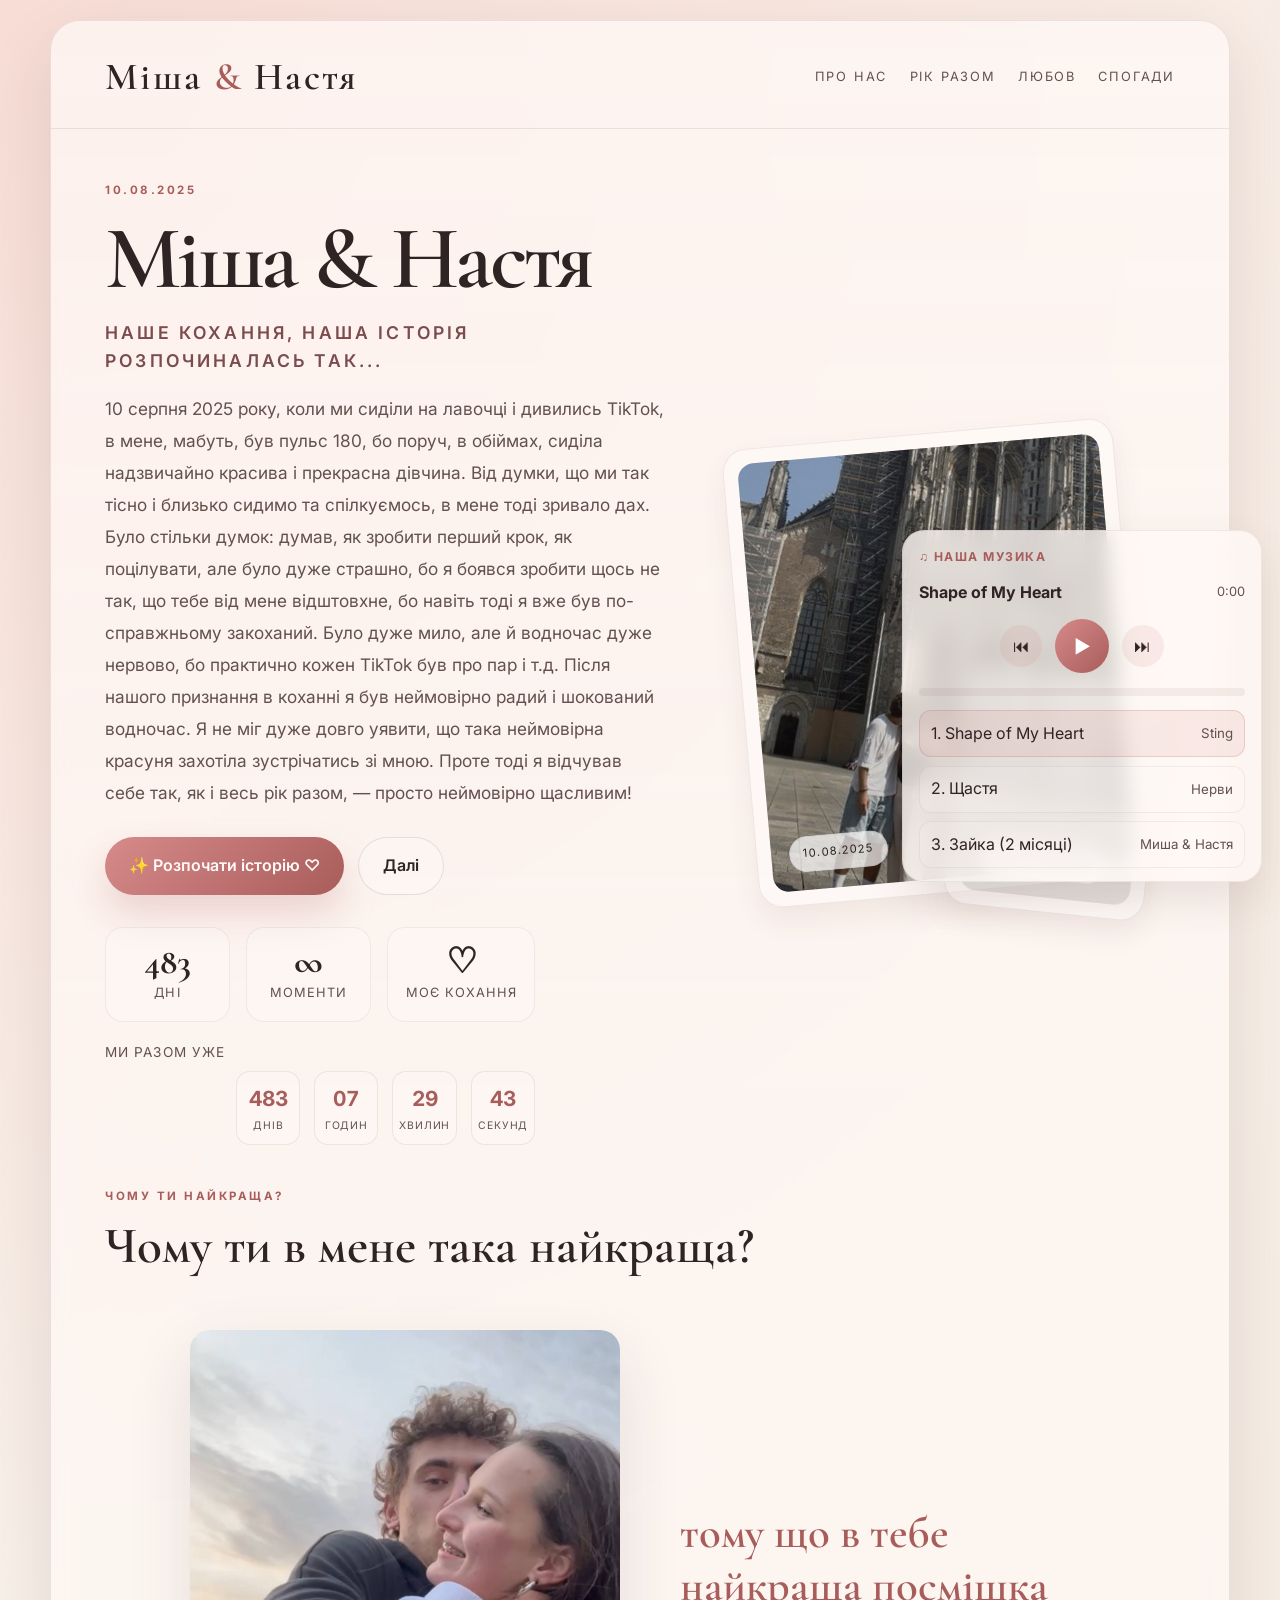
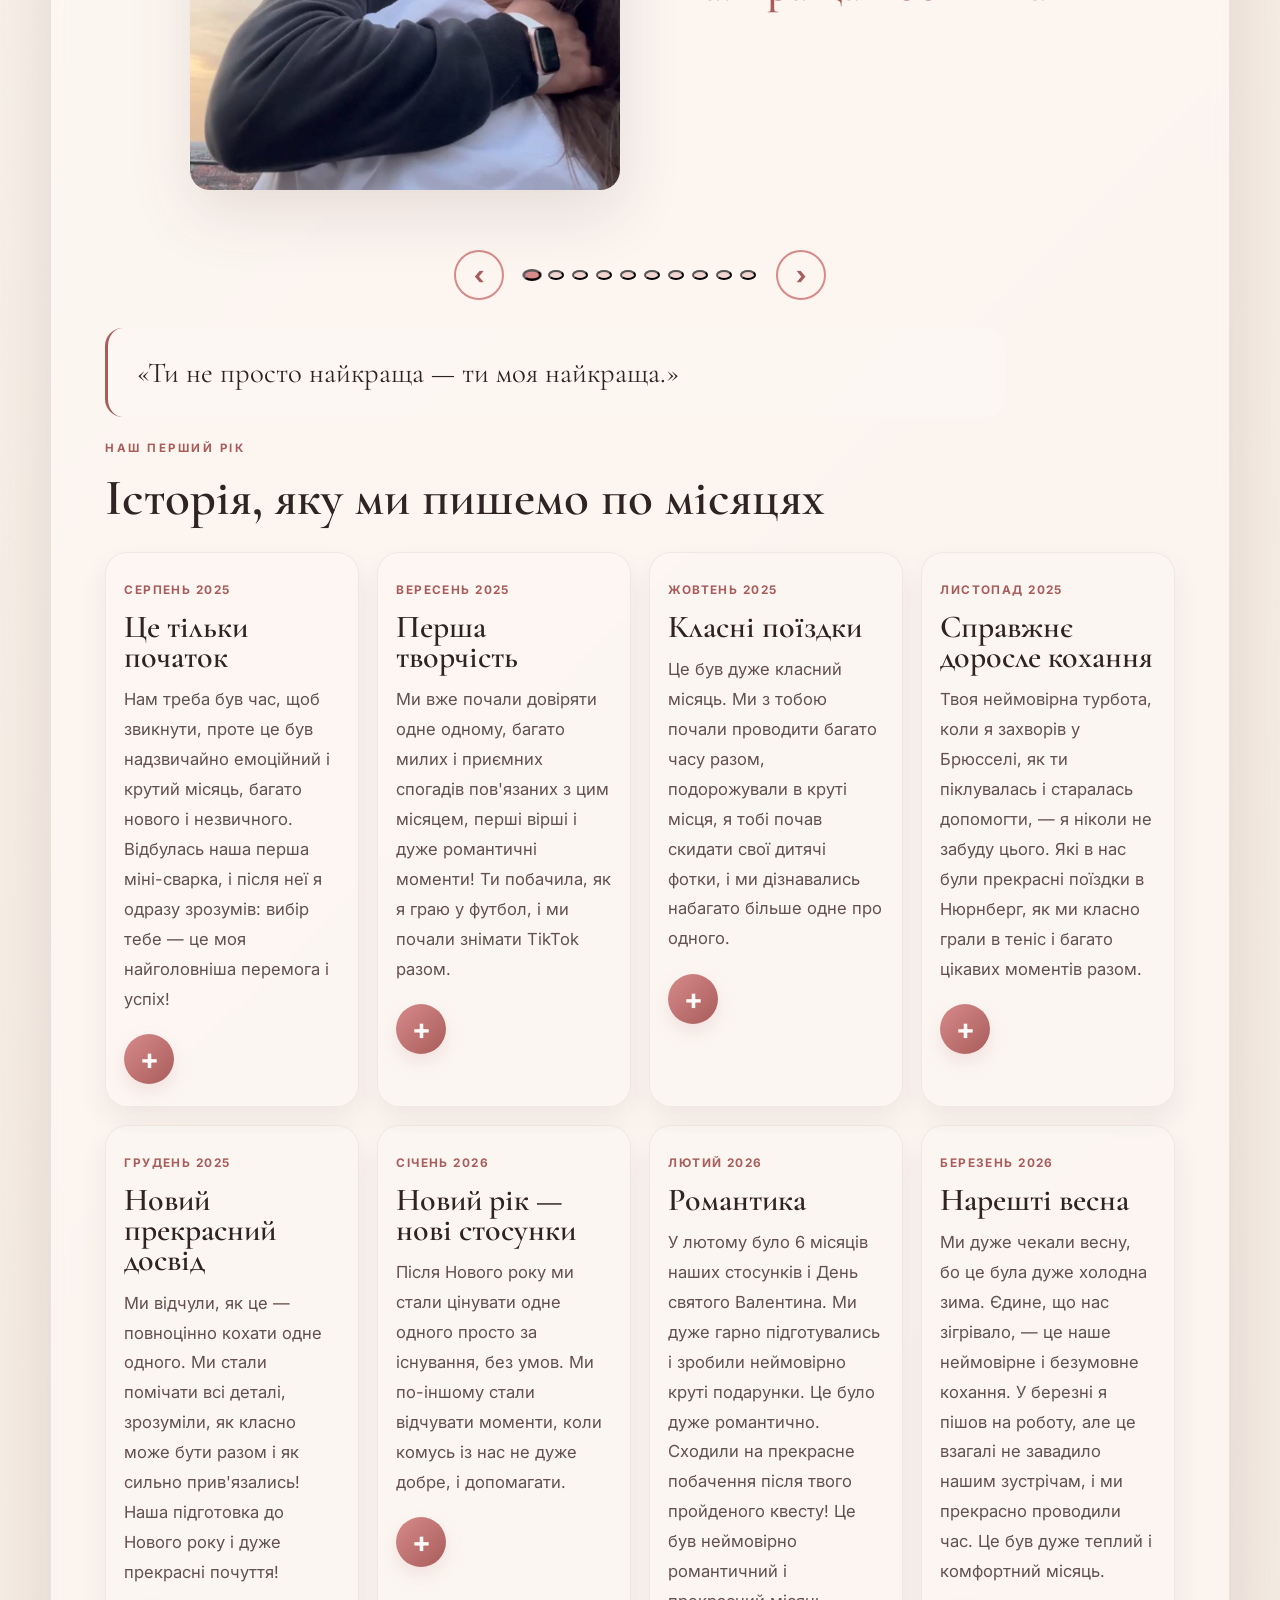
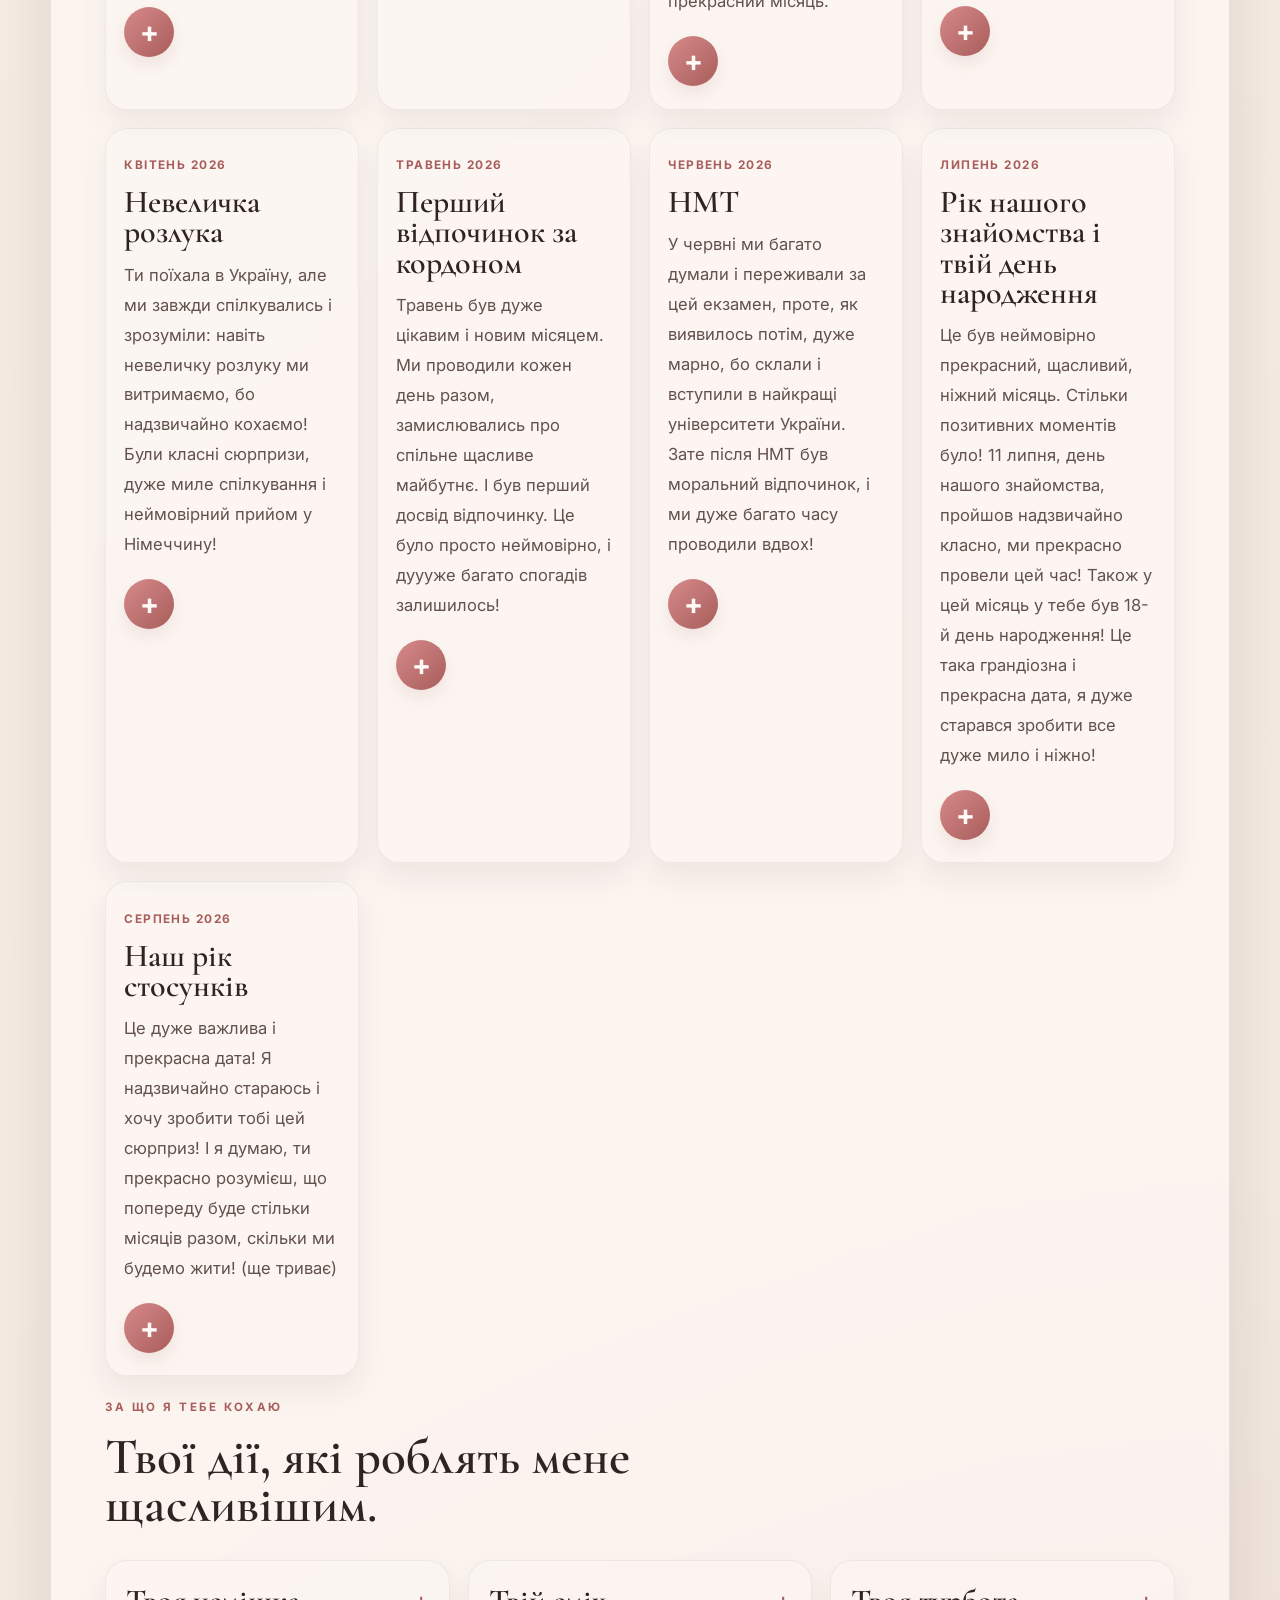
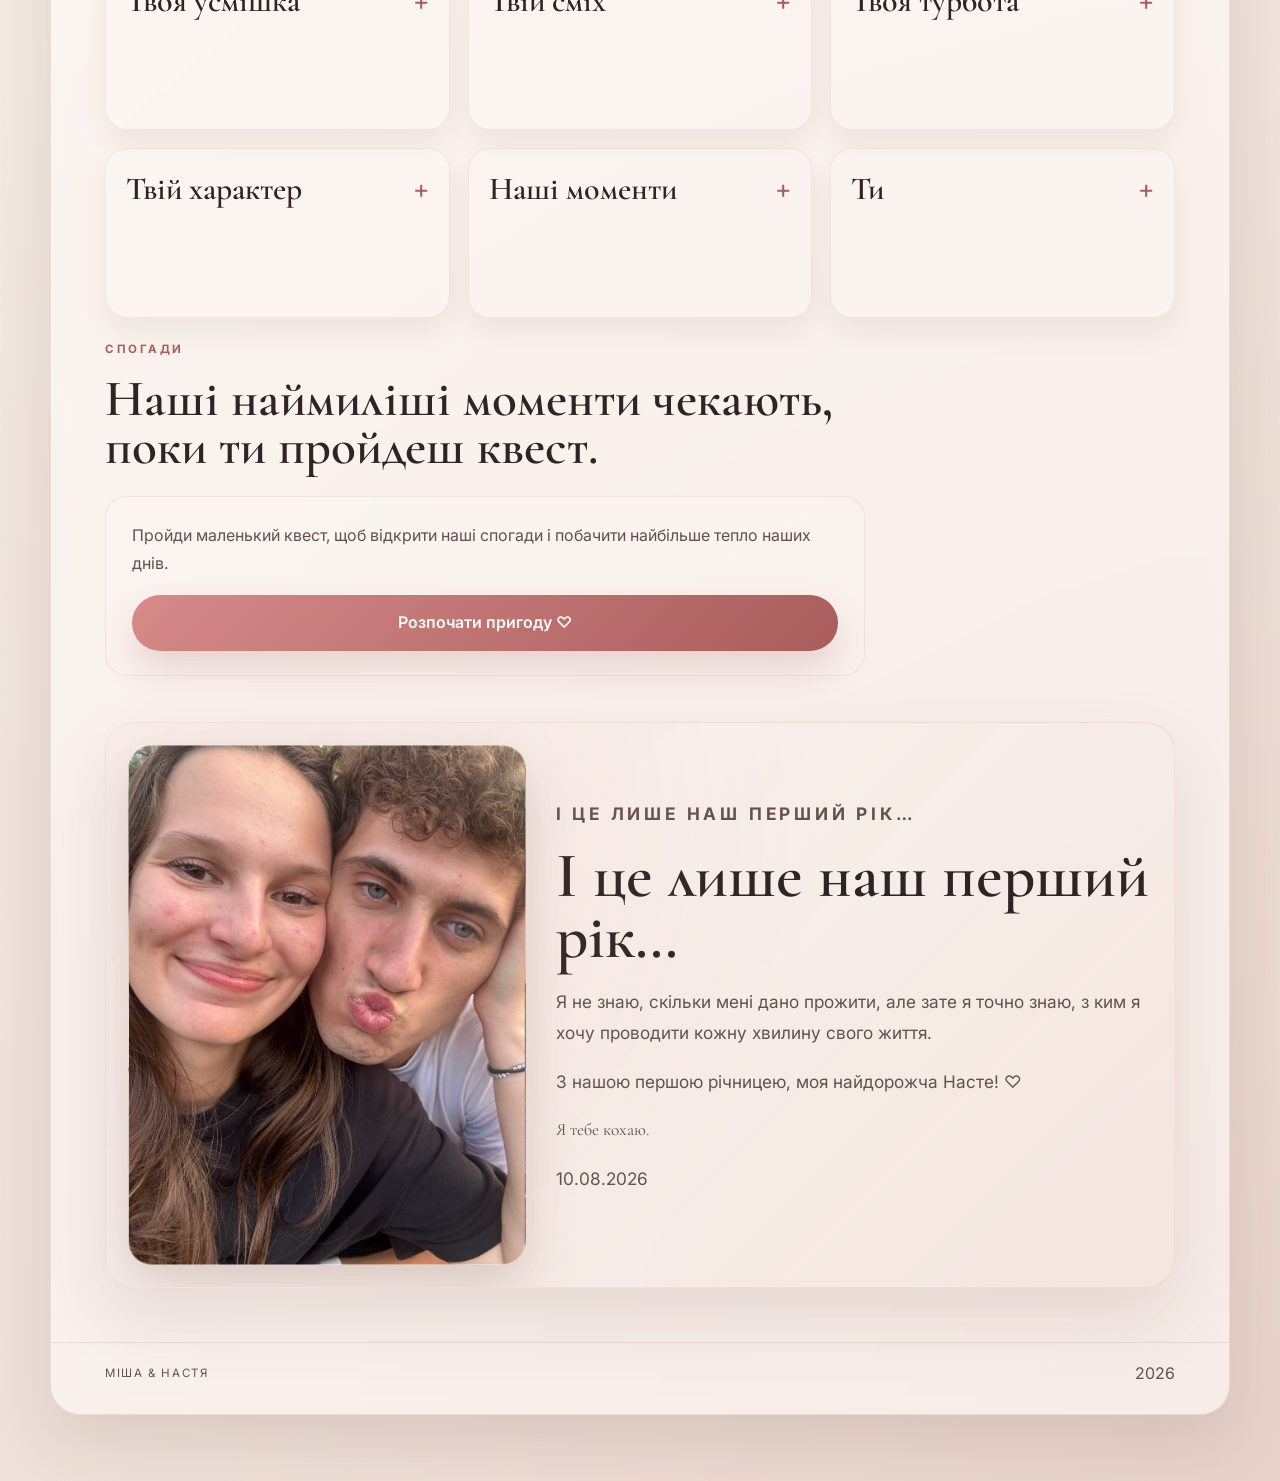
==== index.html @ 5d4e0cda "Fix mobile version" ====
<!DOCTYPE html>
<html lang="uk">
  <head>
    <meta charset="UTF-8" />
    <meta name="viewport" content="width=device-width, initial-scale=1.0" />
    <title>Міша і Настя | Перша річниця</title>
    <meta name="description" content="Романтичний сайт до першої річниці відносин Міші та Насті." />
    <link rel="preconnect" href="https://fonts.googleapis.com" />
    <link rel="preconnect" href="https://fonts.gstatic.com" crossorigin />
    <link href="https://fonts.googleapis.com/css2?family=Cormorant+Garamond:wght@400;500;600;700&family=Inter:wght@400;500;600;700&display=swap" rel="stylesheet" />
    <link rel="stylesheet" href="style.css" />
  </head>
  <body data-page="home" class="story-game">
    <div class="page-shell">
      <header class="topbar">
        <div class="brand">Міша <span>&</span> Настя</div>
        <nav aria-label="Головна навігація">
          <a href="#story">Про нас</a>
          <a href="#timeline">Рік разом</a>
          <a href="#reasons">Любов</a>
          <a href="memories.html">Спогади</a>
        </nav>
      </header>

      <main>
        <section class="hero">
          <div class="hero-copy reveal">
            <p class="intro-kicker">10.08.2025</p>
            <h1>Міша & Настя</h1>
            <div class="hero-date">Наше кохання, наша історія розпочиналась так...</div>
            <p class="lead">
              10 серпня 2025 року, коли ми сиділи на лавочці і дивились TikTok, в мене, мабуть, був пульс 180, бо поруч, в обіймах, сиділа надзвичайно красива і прекрасна дівчина. Від думки, що ми так тісно і близько сидимо та спілкуємось, в мене тоді зривало дах. Було стільки думок: думав, як зробити перший крок, як поцілувати, але було дуже страшно, бо я боявся зробити щось не так, що тебе від мене відштовхне, бо навіть тоді я вже був по-справжньому закоханий. Було дуже мило, але й водночас дуже нервово, бо практично кожен TikTok був про пар і т.д. Після нашого признання в коханні я був неймовірно радий і шокований водночас. Я не міг дуже довго уявити, що така неймовірна красуня захотіла зустрічатись зі мною. Проте тоді я відчував себе так, як і весь рік разом, — просто неймовірно щасливим!
            </p>

            <div class="hero-actions">
              <a class="primary-btn" href="map.html">✨ Розпочати історію ♡</a>
              <a class="secondary-btn" href="#story">Далі</a>
            </div>

            <div class="hero-stats" aria-label="Статистика любові">
              <div class="stat-box">
                <strong id="daysCounter">372</strong>
                <span>дні</span>
              </div>
              <div class="stat-box">
                <strong>∞</strong>
                <span>моменти</span>
              </div>
              <div class="stat-box">
                <strong>♡</strong>
                <span>моє кохання</span>
              </div>
            </div>

            <p class="live-counter-title">Ми разом уже</p>
            <div class="live-counter" aria-label="Живий лічильник часу разом">
              <div class="live-counter-unit">
                <span class="live-counter-value" id="liveDays">0</span>
                <span class="live-counter-label">днів</span>
              </div>
              <div class="live-counter-unit">
                <span class="live-counter-value" id="liveHours">00</span>
                <span class="live-counter-label">годин</span>
              </div>
              <div class="live-counter-unit">
                <span class="live-counter-value" id="liveMinutes">00</span>
                <span class="live-counter-label">хвилин</span>
              </div>
              <div class="live-counter-unit">
                <span class="live-counter-value" id="liveSeconds">00</span>
                <span class="live-counter-label">секунд</span>
              </div>
            </div>
          </div>

          <div class="gallery-visual reveal" aria-label="Фотоплівка спогадів">
            <div class="photo-frame photo-main">
              <div class="film-photo" style="background-image: url('images/1year.jpg');">
                <span class="photo-tag">10.08.2025</span>
              </div>
            </div>
            <div class="photo-frame photo-small">
              <div class="film-photo" style="background-image: url('images/1year 1.jpg');">
                <span class="photo-tag">Моє кохання</span>
              </div>
            </div>
          </div>
        </section>

        <section id="story" class="content-section reveal reasons-section">
          <p class="section-kicker">Чому ти найкраща?</p>
          <h2 class="section-headline">Чому ти в мене така найкраща?</h2>
          
          <div class="reasons-carousel">
            <article class="reason-slide" data-slide="0">
              <div class="reason-media">
                <img src="images/посмішка.jpg" alt="Найкраща посмішка" />
              </div>
              <div class="reason-text"><h3>тому що в тебе найкраща посмішка</h3></div>
            </article>

            <article class="reason-slide" data-slide="1">
              <div class="reason-media">
                <img src="images/найгарніша.jpg" alt="Найгарніша" />
              </div>
              <div class="reason-text"><h3>тому що ти найкрасивіша</h3></div>
            </article>

            <article class="reason-slide" data-slide="2">
              <div class="reason-media">
                <img src="images/фігура.jpg" alt="Найкраща фігура" />
              </div>
              <div class="reason-text"><h3>тому що в тебе найкраща в світі фігура</h3></div>
            </article>

            <article class="reason-slide" data-slide="3">
              <div class="reason-media">
                <img src="images/найпрекрасніша.jpg" alt="Найпрекрасніша" />
              </div>
              <div class="reason-text"><h3>тому що ти найпрекрасніша</h3></div>
            </article>

            <article class="reason-slide" data-slide="4">
              <div class="reason-media">
                <img src="images/найулюбленіша.jpg" alt="Найулюбленіша" />
              </div>
              <div class="reason-text"><h3>тому що ти найулюбленіша</h3></div>
            </article>

            <article class="reason-slide" data-slide="5">
              <div class="reason-media">
                <img src="images/наймиліша.jpg" alt="Наймиліша" />
              </div>
              <div class="reason-text"><h3>тому що ти наймиліша</h3></div>
            </article>

            <article class="reason-slide" data-slide="6">
              <div class="reason-media">
                <img src="images/характер.jpg" alt="Найкращий характер" />
              </div>
              <div class="reason-text"><h3>тому що в тебе найкращий в світі характер</h3></div>
            </article>

            <article class="reason-slide" data-slide="7">
              <div class="reason-media">
                <img src="images/найсексуальніша.jpg" alt="Найсексуальніша" />
              </div>
              <div class="reason-text"><h3>тому що ти найсексуальніша</h3></div>
            </article>

            <article class="reason-slide" data-slide="8">
              <div class="reason-media">
                <img src="images/нарідніша.jpg" alt="Найрідніша" />
              </div>
              <div class="reason-text"><h3>тому що ти найрідніша</h3></div>
            </article>

            <article class="reason-slide" data-slide="9">
              <div class="reason-media">
                <img src="images/ідеальна.jpg" alt="Моя ідеальна" />
              </div>
              <div class="reason-text"><h3>тому що ти просто ідеальна моя</h3></div>
            </article>
          </div>

          <div class="carousel-controls">
            <button class="carousel-btn carousel-prev" aria-label="Попередня причина">‹</button>
            <div class="carousel-dots" id="carouselDots"></div>
            <button class="carousel-btn carousel-next" aria-label="Наступна причина">›</button>
          </div>

          <div class="quote-box">«Ти не просто найкраща — ти моя найкраща.»</div>
        </section>

        <section id="timeline" class="content-section reveal">
          <p class="section-kicker">Наш перший рік</p>
          <h2 class="section-headline">Історія, яку ми пишемо по місяцях</h2>
          <div class="timeline-grid">
            <article class="timeline-item august-item" data-month="august-2025">
              <span class="month">Серпень 2025</span>
              <h3>Це тільки початок</h3>
              <p>Нам треба був час, щоб звикнути, проте це був надзвичайно емоційний і крутий місяць, багато нового і незвичного. Відбулась наша перша міні-сварка, і після неї я одразу зрозумів: вибір тебе — це моя найголовніша перемога і успіх!</p>
              
              <button class="moments-toggle-btn" id="augustToggleBtn" type="button" aria-label="Показати моменти серпня">
                <span class="btn-text">+</span>
              </button>
              
              <div class="moments-gallery" id="augustGallery" style="display: none;">
                <p class="moments-caption">Наші моменти з цього місяця ♡</p>
                <div class="video-grid" id="augustVideoGrid"></div>
                <p class="moments-ending">І це був лише початок… ♡</p>
              </div>
            </article>
            <article class="timeline-item" data-month="september">
              <span class="month">Вересень 2025</span>
              <h3>Перша творчість</h3>
              <p>Ми вже почали довіряти одне одному, багато милих і приємних спогадів пов'язаних з цим місяцем, перші вірші і дуже романтичні моменти! Ти побачила, як я граю у футбол, і ми почали знімати TikTok разом.</p>
            </article>
            <article class="timeline-item" data-month="october">
              <span class="month">Жовтень 2025</span>
              <h3>Класні поїздки</h3>
              <p>Це був дуже класний місяць. Ми з тобою почали проводити багато часу разом, подорожували в круті місця, я тобі почав скидати свої дитячі фотки, і ми дізнавались набагато більше одне про одного.</p>
            </article>
            <article class="timeline-item" data-month="november">
              <span class="month">Листопад 2025</span>
              <h3>Справжнє доросле кохання</h3>
              <p>Твоя неймовірна турбота, коли я захворів у Брюсселі, як ти піклувалась і старалась допомогти, — я ніколи не забуду цього. Які в нас були прекрасні поїздки в Нюрнберг, як ми класно грали в теніс і багато цікавих моментів разом.</p>
            </article>
            <article class="timeline-item" data-month="december">
              <span class="month">Грудень 2025</span>
              <h3>Новий прекрасний досвід</h3>
              <p>Ми відчули, як це — повноцінно кохати одне одного. Ми стали помічати всі деталі, зрозуміли, як класно може бути разом і як сильно прив'язались! Наша підготовка до Нового року і дуже прекрасні почуття!</p>
            </article>
            <article class="timeline-item" data-month="january">
              <span class="month">Січень 2026</span>
              <h3>Новий рік — нові стосунки</h3>
              <p>Після Нового року ми стали цінувати одне одного просто за існування, без умов. Ми по-іншому стали відчувати моменти, коли комусь із нас не дуже добре, і допомагати.</p>
            </article>
            <article class="timeline-item" data-month="february">
              <span class="month">Лютий 2026</span>
              <h3>Романтика</h3>
              <p>У лютому було 6 місяців наших стосунків і День святого Валентина. Ми дуже гарно підготувались і зробили неймовірно круті подарунки. Це було дуже романтично. Сходили на прекрасне побачення після твого пройденого квесту! Це був неймовірно романтичний і прекрасний місяць.</p>
            </article>
            <article class="timeline-item" data-month="march">
              <span class="month">Березень 2026</span>
              <h3>Нарешті весна</h3>
              <p>Ми дуже чекали весну, бо це була дуже холодна зима. Єдине, що нас зігрівало, — це наше неймовірне і безумовне кохання. У березні я пішов на роботу, але це взагалі не завадило нашим зустрічам, і ми прекрасно проводили час. Це був дуже теплий і комфортний місяць.</p>
            </article>
            <article class="timeline-item" data-month="april">
              <span class="month">Квітень 2026</span>
              <h3>Невеличка розлука</h3>
              <p>Ти поїхала в Україну, але ми завжди спілкувались і зрозуміли: навіть невеличку розлуку ми витримаємо, бо надзвичайно кохаємо! Були класні сюрпризи, дуже миле спілкування і неймовірний прийом у Німеччину!</p>
            </article>
            <article class="timeline-item" data-month="may">
              <span class="month">Травень 2026</span>
              <h3>Перший відпочинок за кордоном</h3>
              <p>Травень був дуже цікавим і новим місяцем. Ми проводили кожен день разом, замислювались про спільне щасливе майбутнє. І був перший досвід відпочинку. Це було просто неймовірно, і дуууже багато спогадів залишилось!</p>
            </article>
            <article class="timeline-item" data-month="june">
              <span class="month">Червень 2026</span>
              <h3>НМТ</h3>
              <p>У червні ми багато думали і переживали за цей екзамен, проте, як виявилось потім, дуже марно, бо склали і вступили в найкращі університети України. Зате після НМТ був моральний відпочинок, і ми дуже багато часу проводили вдвох!</p>
            </article>
            <article class="timeline-item" data-month="july">
              <span class="month">Липень 2026</span>
              <h3>Рік нашого знайомства і твій день народження</h3>
              <p>Це був неймовірно прекрасний, щасливий, ніжний місяць. Стільки позитивних моментів було! 11 липня, день нашого знайомства, пройшов надзвичайно класно, ми прекрасно провели цей час! Також у цей місяць у тебе був 18-й день народження! Це така грандіозна і прекрасна дата, я дуже старався зробити все дуже мило і ніжно!</p>
            </article>
            <article class="timeline-item" data-month="august-2026">
              <span class="month">Серпень 2026</span>
              <h3>Наш рік стосунків</h3>
              <p>Це дуже важлива і прекрасна дата! Я надзвичайно стараюсь і хочу зробити тобі цей сюрприз! І я думаю, ти прекрасно розумієш, що попереду буде стільки місяців разом, скільки ми будемо жити! (ще триває)</p>
            </article>
          </div>
        </section>

        <section id="reasons" class="content-section reveal">
          <p class="section-kicker">За що я тебе кохаю</p>
          <h2 class="section-headline">Твої дії, які роблять мене щасливішим.</h2>
          <div class="love-reasons">
            <article class="reason-card">
              <div class="reason-title">
                <h3>Твоя усмішка</h3>
                <span class="plus">+</span>
              </div>
              <div class="reason-detail">
                <p>Настя, du hast ein wunderschönes Lächeln. Я завжди це цінував і милувався нею!</p>
              </div>
            </article>
            <article class="reason-card">
              <div class="reason-title">
                <h3>Твій сміх</h3>
                <span class="plus">+</span>
              </div>
              <div class="reason-detail">
                <p>У тебе неперевершений голос, який я обожнюю і готовий слухати постійно, а твій сміх — це взагалі один із найприємніших звуків у всьому світі! А ще в тебе неймовірно класне почуття гумору.</p>
              </div>
            </article>
            <article class="reason-card">
              <div class="reason-title">
                <h3>Твоя турбота</h3>
                <span class="plus">+</span>
              </div>
              <div class="reason-detail">
                <p>Я безмежно тобі вдячний за всю твою турботу. Коли я хворію, ти завжди стараєшся зробити все можливе, щоб я був здоровий. Коли я голодний, ти завжди знаходиш час і готуєш мені щось смачненьке. Коли в мене поганий настрій або я втомлений, ти постійно мені допомагаєш.</p>
              </div>
            </article>
            <article class="reason-card">
              <div class="reason-title">
                <h3>Твій характер</h3>
                <span class="plus">+</span>
              </div>
              <div class="reason-detail">
                <p>У тебе дійсно дуже доросле бачення світу: ти все розумієш сама, не сподіваєшся на диво, а береш і робиш. Ти дуже відповідальна та морально стійка.</p>
              </div>
            </article>
            <article class="reason-card">
              <div class="reason-title">
                <h3>Наші моменти</h3>
                <span class="plus">+</span>
              </div>
              <div class="reason-detail">
                <p>У нас із тобою їх просто безліч. Усі вони такі позитивні й приємні, що хочеться дякувати всьому світу за таку прекрасну кохану, за таку неймовірну красуню! Усі ці моменти назавжди залишаться в наших серцях, і в старості ми обов’язково будемо згадувати їх усі.</p>
              </div>
            </article>
            <article class="reason-card">
              <div class="reason-title">
                <h3>Ти</h3>
                <span class="plus">+</span>
              </div>
              <div class="reason-detail">
                <p>І, звичайно, найважливіша для мене — це ти. Усі ці фактори важливі, але без тебе це ніколи в житті не функціонувало б. Ти для мене ідеальна. І як же мені віддячити Всесвіту за тебе? Напевно, я все життя віддаватиму на благодійність великий відсоток свого заробітку, і навіть це ніколи в житті не покриє того, що я отримав завдяки тобі!</p>
              </div>
            </article>
          </div>
        </section>

        <section class="content-section reveal">
          <p class="section-kicker">Спогади</p>
          <h2 class="section-headline">Наші наймиліші моменти чекають, поки ти пройдеш квест.</h2>
          <div class="memory-lock" style="margin-top: 24px; max-width: 760px;">
            <p>Пройди маленький квест, щоб відкрити наші спогади і побачити найбільше тепло наших днів.</p>
            <a class="primary-btn" href="game.html">Розпочати пригоду ♡</a>
          </div>
        </section>
      </main>

      <section class="final-hero reveal">
        <div class="final-banner">
          <div class="final-photo" style="background-image: url('images/наймиліша.jpg');" aria-label="Наймиліша фотографія"></div>
          <div class="final-copy">
            <p class="section-kicker">І це лише наш перший рік…</p>
            <h2>І це лише наш перший рік…</h2>
            <p>Я не знаю, скільки мені дано прожити, але зате я точно знаю, з ким я хочу проводити кожну хвилину свого життя.</p>
            <p>З нашою першою річницею, моя найдорожча Насте! ♡</p>
            <p class="signature">Я тебе кохаю.</p>
            <p>10.08.2026</p>
          </div>
        </div>
      </section>

      <footer class="footer">
        <p>Міша & Настя</p>
        <span id="currentYear">2026</span>
      </footer>
    </div>

    <div class="music-player" id="musicPlayer">
      <div class="music-header">
        <span>♫ Наша музика</span>
      </div>
      <div class="current-track">
        <strong id="trackTitle">Наша любов</strong>
        <span id="timeLabel">0:00</span>
      </div>
      <div class="player-controls">
        <button type="button" class="mini-btn" id="prevBtn" aria-label="Попередня пісня">⏮</button>
        <button type="button" class="play-btn" id="playPauseBtn" aria-label="Відтворити">▶</button>
        <button type="button" class="mini-btn" id="nextBtn" aria-label="Наступна пісня">⏭</button>
      </div>
      <div class="progress-wrap">
        <div class="progress-bar"><span id="progress"></span></div>
      </div>
      <div class="track-list" id="trackList"></div>
      <audio id="audioPlayer" preload="none"></audio>
    </div>

    <div class="video-modal" id="videoModal" aria-modal="true" role="dialog">
      <div class="video-modal-inner">
        <button class="video-modal-close" type="button" aria-label="Закрити">×</button>
        <div class="video-container">
          <video id="modalVideo" controls>
            <source src="" type="video/mp4" />
            Ваш браузер не підтримує відео.
          </video>
        </div>
      </div>
    </div>

    <div class="photo-modal" id="photoModal" aria-modal="true" role="dialog">
      <div class="photo-modal-inner">
        <button class="photo-modal-close" type="button" aria-label="Закрити">×</button>
        <img id="modalPhoto" src="" alt="Велике фото зі спогадів" />
      </div>
    </div>

    <script src="content.js"></script>
    <script src="app.js"></script>
    <script src="script.js"></script>
    <script src="music.js"></script>
  </body>
</html>
---- style.css ----
:root {
  --bg: #f7f3ee;
  --panel: rgba(255, 250, 246, 0.75);
  --panel-strong: rgba(255, 250, 247, 0.95);
  --card: rgba(255, 255, 255, 0.45);
  --cream: #f8eadb;
  --blush: #f0d4c7;
  --rose: #d68a8a;
  --rose-dark: #a85d5b;
  --wine: #7a4c4d;
  --sand: #e7cfb6;
  --text: #2f2423;
  --muted: #63514d;
  --line: rgba(98, 72, 66, 0.12);
  --shadow: 0 24px 65px rgba(75, 45, 40, 0.12);
  --shadow-soft: 0 14px 28px rgba(99, 68, 56, 0.08);
}

* { box-sizing: border-box; }
html { scroll-behavior: smooth; }
body {
  margin: 0;
  min-height: 100vh;
  font-family: "Inter", sans-serif;
  background:
    radial-gradient(circle at top left, rgba(245, 205, 196, 0.6), transparent 25%),
    radial-gradient(circle at bottom right, rgba(214, 175, 167, 0.38), transparent 30%),
    linear-gradient(135deg, #faf4ef 0%, #f5ece3 40%, #f1e8e1 100%);
  color: var(--text);
  line-height: 1.6;
}

a { color: inherit; }
img { max-width: 100%; display: block; }
button, input, select { font: inherit; }

body::before {
  content: "";
  position: fixed;
  inset: 0;
  pointer-events: none;
  background-image:
    linear-gradient(rgba(255,255,255,0.08) 1px, transparent 1px),
    linear-gradient(90deg, rgba(255,255,255,0.08) 1px, transparent 1px);
  background-size: 20px 20px;
  mask-image: radial-gradient(circle at center, black 35%, transparent 100%);
  opacity: 0.45;
}

.page-shell {
  width: min(1180px, calc(100% - 30px));
  margin: 20px auto 66px;
  border-radius: 30px;
  background: rgba(255, 249, 246, 0.65);
  border: 1px solid rgba(110, 87, 80, 0.12);
  box-shadow: var(--shadow);
  position: relative;
  overflow: hidden;
  backdrop-filter: blur(8px);
}

.page-shell::before {
  content: "";
  position: absolute;
  inset: 0;
  background: linear-gradient(180deg, rgba(255,255,255,0.12), transparent 18%);
  pointer-events: none;
}

.topbar, .page-shell > section, .footer, .story-hero {
  position: relative;
  z-index: 1;
}

.topbar {
  display: flex;
  justify-content: space-between;
  align-items: center;
  gap: 20px;
  padding: 26px 54px 20px;
  border-bottom: 1px solid var(--line);
}

.brand {
  font-family: "Cormorant Garamond", serif;
  font-size: clamp(2.1rem, 3vw, 3rem);
  letter-spacing: 0.06em;
  font-weight: 600;
}

.brand span { color: var(--rose-dark); }

.topbar nav {
  display: flex;
  align-items: center;
  gap: 1.4rem;
  flex-wrap: wrap;
}

.topbar nav a {
  text-decoration: none;
  color: var(--muted);
  font-size: 0.8rem;
  text-transform: uppercase;
  letter-spacing: 0.14em;
  transition: color 0.25s ease;
}

.topbar nav a:hover { color: var(--rose-dark); }

.hero {
  display: grid;
  grid-template-columns: 1.08fr 0.92fr;
  gap: 30px;
  align-items: center;
  padding: 52px 54px 32px;
}

.hero-copy {
  max-width: 610px;
}

.intro-kicker, .section-kicker {
  margin: 0 0 16px;
  text-transform: uppercase;
  letter-spacing: 0.22em;
  font-size: 0.72rem;
  color: var(--rose-dark);
  font-weight: 700;
}

h1, h2, h3, .headline {
  font-family: "Cormorant Garamond", serif;
  line-height: 0.95;
  font-weight: 600;
  margin: 0;
  color: var(--text);
}

.hero h1 {
  font-size: clamp(3.3rem, 7vw, 6.2rem);
  letter-spacing: -0.04em;
}

.hero-date {
  display: inline-block;
  margin-top: 18px;
  font-size: 1.1rem;
  letter-spacing: 0.18em;
  text-transform: uppercase;
  color: var(--wine);
  font-weight: 600;
}

.hero-phrase {
  margin-top: 18px;
  font-size: clamp(1.35rem, 2vw, 2.1rem);
  font-family: "Cormorant Garamond", serif;
  font-style: italic;
  color: var(--wine);
}

.lead {
  margin-top: 18px;
  color: var(--muted);
  font-size: 1.08rem;
  line-height: 1.85;
}

.hero-actions {
  display: flex;
  flex-wrap: wrap;
  gap: 14px;
  margin-top: 28px;
}

.button,
.inline-button,
.primary-btn,
.secondary-btn,
.submit-btn,
.action-btn {
  display: inline-flex;
  align-items: center;
  justify-content: center;
  gap: 0.5rem;
  text-decoration: none;
  border: none;
  border-radius: 999px;
  padding: 0.95rem 1.5rem;
  transition: transform 0.25s ease, box-shadow 0.25s ease, background 0.25s ease;
  cursor: pointer;
  font-weight: 600;
}

.primary-btn,
.button-primary {
  background: linear-gradient(135deg, var(--rose) 0%, var(--rose-dark) 100%);
  color: #fffaf8;
  box-shadow: 0 18px 36px rgba(168, 93, 91, 0.22);
}

.secondary-btn,
.button-secondary {
  color: var(--text);
  background: rgba(255,255,255,0.22);
  border: 1px solid rgba(61, 41, 36, 0.12);
}

.button:hover, .inline-button:hover, .primary-btn:hover, .secondary-btn:hover,
.action-btn:hover, .submit-btn:hover { transform: translateY(-2px); }

.hero-stats {
  margin-top: 32px;
  display: flex;
  flex-wrap: wrap;
  gap: 16px;
}

.stat-box {
  min-width: 125px;
  padding: 1rem 1.1rem;
  border-radius: 18px;
  background: rgba(255,255,255,0.18);
  border: 1px solid rgba(100, 72, 66, 0.08);
  text-align: center;
}

.stat-box strong {
  display: block;
  font-family: "Cormorant Garamond", serif;
  font-size: 2.2rem;
  line-height: 1;
}

.stat-box span {
  color: var(--muted);
  font-size: 0.8rem;
  letter-spacing: 0.08em;
  text-transform: uppercase;
}

.gallery-visual {
  position: relative;
  min-height: 560px;
  display: flex;
  align-items: center;
  justify-content: center;
}

.photo-frame {
  position: absolute;
  background: rgba(255,255,255,0.35);
  border: 1px solid rgba(100, 72, 66, 0.1);
  padding: 14px;
  border-radius: 24px;
  box-shadow: var(--shadow-soft);
}

.photo-main {
  width: min(410px, 82%);
  transform: rotate(-5deg);
}

.photo-small {
  width: min(220px, 42%);
  right: 20px;
  bottom: 30px;
  transform: rotate(6deg);
}

.film-photo {
  position: relative;
  min-height: 430px;
  border-radius: 16px;
  overflow: hidden;
  background-size: cover;
  background-position: center;
  filter: saturate(0.9) contrast(1.02);
}

.photo-small .film-photo {
  min-height: 210px;
}

.film-photo::before {
  content: "";
  position: absolute;
  inset: 0;
  background: linear-gradient(180deg, rgba(255,255,255,0.12), rgba(0,0,0,0.1));
}

.photo-tag {
  position: absolute;
  left: 18px;
  bottom: 18px;
  padding: 0.5rem 0.8rem;
  background: rgba(255,255,255,0.7);
  border: 1px solid rgba(80, 60, 54, 0.09);
  border-radius: 999px;
  font-size: 0.7rem;
  letter-spacing: 0.1em;
  text-transform: uppercase;
}

section.content-section {
  padding: 10px 54px 12px;
}

.section-headline {
  font-size: clamp(2.4rem, 4vw, 4rem);
  max-width: 760px;
}

.story-grid {
  display: grid;
  grid-template-columns: repeat(2, minmax(0, 1fr));
  gap: 28px;
  margin-top: 26px;
}

.story-grid p,
.timeline-item p,
.reason-card p,
.memory-card p,
.postcard p {
  color: var(--muted);
  line-height: 1.8;
  margin: 0;
  font-size: 1.04rem;
}

.quote-box {
  max-width: 900px;
  margin-top: 28px;
  padding: 1.7rem 1.8rem;
  background: rgba(255,255,255,0.16);
  border-left: 3px solid var(--rose-dark);
  border-radius: 18px;
  font-family: "Cormorant Garamond", serif;
  font-size: clamp(1.8rem, 2vw, 2.6rem);
  line-height: 1.2;
  color: var(--text);
}

.timeline-grid {
  display: grid;
  grid-template-columns: repeat(4, minmax(0, 1fr));
  gap: 18px;
  margin-top: 30px;
}

.timeline-item,
.reason-card,
.memory-card,
.year-card,
.postcard {
  background: rgba(255,255,255,0.18);
  border: 1px solid rgba(84, 66, 60, 0.08);
  border-radius: 22px;
  box-shadow: var(--shadow-soft);
}

.timeline-item {
  padding: 1.4rem 1.15rem;
}

.timeline-item .month {
  display: inline-block;
  color: var(--rose-dark);
  font-size: 0.74rem;
  letter-spacing: 0.12em;
  text-transform: uppercase;
  margin-bottom: 12px;
  font-weight: 700;
}

.timeline-item h3 {
  font-size: 2rem;
  margin-bottom: 0.8rem;
}

.love-reasons {
  display: grid;
  grid-template-columns: repeat(3, minmax(0, 1fr));
  gap: 18px;
  margin-top: 30px;
}

.reason-card {
  padding: 1.25rem;
  cursor: pointer;
  transition: transform 0.3s ease, box-shadow 0.3s ease;
  min-height: 170px;
}

.reason-card:hover {
  transform: translateY(-4px);
  box-shadow: 0 18px 35px rgba(116, 76, 66, 0.12);
}

.reason-card .reason-title {
  display: flex;
  justify-content: space-between;
  gap: 10px;
  align-items: center;
  margin-bottom: 0.6rem;
}

.reason-card h3 {
  font-size: 2rem;
}

.reason-card .plus {
  font-size: 1.6rem;
  color: var(--rose-dark);
  transition: transform 0.25s ease;
}

.reason-card.open .plus {
  transform: rotate(45deg);
}

.reason-card .reason-detail {
  max-height: 0;
  overflow: hidden;
  transition: max-height 0.35s ease, opacity 0.35s ease, margin-top 0.35s ease;
  opacity: 0;
  margin-top: 0;
}

.reason-card.open .reason-detail {
  max-height: 220px;
  opacity: 1;
  margin-top: 0.8rem;
}

.final-hero {
  padding: 34px 54px 54px;
}

.final-banner {
  display: grid;
  grid-template-columns: 0.8fr 1.2fr;
  gap: 30px;
  align-items: center;
  background: linear-gradient(135deg, rgba(255,255,255,0.28), rgba(233, 209, 196, 0.24));
  border: 1px solid rgba(214, 138, 138, 0.18);
  border-radius: 30px;
  padding: 22px;
  box-shadow: 0 30px 70px rgba(116, 76, 66, 0.14);
  position: relative;
  overflow: hidden;
}

.final-banner::before {
  content: "";
  position: absolute;
  inset: 0;
  background: radial-gradient(circle at 15% 20%, rgba(214, 138, 138, 0.12), transparent 55%);
  pointer-events: none;
}

.final-photo {
  min-height: 520px;
  border-radius: 24px;
  background-image: url('https://images.unsplash.com/photo-1520854221256-17451cc331bf?auto=format&fit=crop&w=900&q=80');
  background-size: cover;
  background-position: center;
  box-shadow: 0 22px 50px rgba(116, 76, 66, 0.22);
  border: 1px solid rgba(255, 255, 255, 0.4);
  animation: finalPhotoReveal 1s ease both;
}

@keyframes finalPhotoReveal {
  from {
    opacity: 0;
    transform: scale(0.96) translateY(14px);
  }
  to {
    opacity: 1;
    transform: scale(1) translateY(0);
  }
}

.final-copy h2 {
  font-size: clamp(3rem, 5vw, 5rem);
  margin-bottom: 18px;
}

.final-copy p {
  margin: 0 0 1.1rem;
  color: var(--muted);
  line-height: 1.8;
  font-size: 1.08rem;
}

.signature {
  font-family: "Cormorant Garamond", serif;
  font-size: clamp(2rem, 3vw, 3rem);
  color: var(--rose-dark);
  margin-top: 0.8rem !important;
}

.footer {
  display: flex;
  justify-content: space-between;
  align-items: center;
  padding: 18px 54px 28px;
  border-top: 1px solid var(--line);
  color: var(--muted);
}

.footer p {
  margin: 0;
  letter-spacing: 0.14em;
  text-transform: uppercase;
  font-size: 0.72rem;
}

.reveal {
  opacity: 0;
  transform: translateY(24px);
  transition: transform 0.7s ease, opacity 0.7s ease;
  /* CSS-only fallback: if JavaScript never runs (or fails), the content
     still becomes visible after a short delay so nothing is lost on mobile. */
  animation: revealFallback 0.01s ease 3s forwards;
}

.reveal.visible {
  opacity: 1;
  transform: translateY(0);
  animation: none;
}

@keyframes revealFallback {
  to {
    opacity: 1;
    transform: translateY(0);
  }
}

.memories-page {
  padding: 30px 0 50px;
}

.memories-header {
  padding: 0 54px;
}

.memories-header h1 {
  font-size: clamp(2.8rem, 5.5vw, 5rem);
  margin-bottom: 12px;
}

.memory-lock {
  margin-top: 26px;
  display: grid;
  gap: 18px;
  max-width: 760px;
  padding: 1.5rem 1.6rem;
  background: rgba(255,255,255,0.14);
  border: 1px solid rgba(96, 74, 68, 0.09);
  border-radius: 22px;
}

.memory-lock p {
  margin: 0;
  color: var(--muted);
  line-height: 1.75;
}

.gallery-shell {
  padding: 0 54px;
  margin-top: 28px;
}

.gallery-status {
  margin-bottom: 22px;
  color: var(--rose-dark);
  font-weight: 700;
  letter-spacing: 0.08em;
  text-transform: uppercase;
  font-size: 0.76rem;
}

.memories-intro {
  margin-bottom: 28px;
  padding: 1.2rem 1.4rem;
  background: linear-gradient(135deg, rgba(214, 138, 138, 0.1), rgba(255, 255, 255, 0.2));
  border: 1px solid rgba(214, 138, 138, 0.18);
  border-radius: 18px;
  animation: fadeIn 0.8s ease-out;
}

.memories-intro p {
  margin: 0;
  color: var(--muted);
  font-size: 1.05rem;
  line-height: 1.7;
}

.video-gallery {
  margin-top: 40px;
  padding-top: 30px;
  border-top: 1px solid rgba(98, 72, 66, 0.1);
}

.video-gallery-title {
  font-size: clamp(2rem, 4vw, 3rem);
  margin-bottom: 22px;
  text-align: center;
  color: var(--rose-dark);
}

.memory-video-card {
  animation: mediaCardAppear 0.55s ease-out both;
}

.memory-video-card:hover {
  transform: translateY(-4px);
  box-shadow: 0 18px 35px rgba(116, 76, 66, 0.12);
}

.floating-heart {
  position: fixed;
  bottom: -40px;
  color: var(--rose);
  opacity: 0;
  pointer-events: none;
  z-index: 5;
  animation: floatUp linear infinite;
}

@keyframes floatUp {
  0% {
    transform: translateY(0) rotate(0deg);
    opacity: 0;
  }
  10% {
    opacity: 0.7;
  }
  90% {
    opacity: 0.5;
  }
  100% {
    transform: translateY(-110vh) rotate(20deg);
    opacity: 0;
  }
}

.gallery-grid {
  column-count: 3;
  column-gap: 18px;
}

.memory-card {
  display: inline-block;
  width: 100%;
  margin: 0 0 18px;
  padding: 12px;
  break-inside: avoid;
  cursor: pointer;
  transition: transform 0.25s ease, box-shadow 0.25s ease;
  background: rgba(255,255,255,0.12);
  border: 1px solid rgba(96, 74, 68, 0.08);
  border-radius: 18px;
}

.memory-card:hover {
  transform: translateY(-4px);
  box-shadow: 0 18px 30px rgba(96, 62, 54, 0.08);
}

.memory-card img {
  width: 100%;
  border-radius: 14px;
  box-shadow: 0 18px 24px rgba(94, 60, 54, 0.08);
  transition: transform 0.3s ease;
}

.memory-card:hover img { transform: scale(1.02); }

.memory-card .caption {
  display: block;
  margin-top: 10px;
  color: var(--muted);
  font-size: 0.82rem;
  letter-spacing: 0.08em;
  text-transform: uppercase;
}

.lightbox {
  position: fixed;
  inset: 0;
  background: rgba(31, 18, 17, 0.82);
  display: none;
  align-items: center;
  justify-content: center;
  z-index: 1000;
  padding: 26px;
}

.lightbox.open { display: flex; }

.lightbox-inner {
  position: relative;
  max-width: 980px;
  width: min(90vw, 980px);
}

.lightbox-inner img {
  width: 100%;
  border-radius: 20px;
  box-shadow: 0 28px 70px rgba(0,0,0,0.28);
}

.lightbox-close,
.lightbox-next,
.lightbox-prev {
  position: absolute;
  border: none;
  color: white;
  background: rgba(255,255,255,0.12);
  border-radius: 50%;
  width: 48px;
  height: 48px;
  cursor: pointer;
  font-size: 1.5rem;
}

.lightbox-close { top: -18px; right: -18px; }
.lightbox-prev { left: -18px; top: 50%; transform: translateY(-50%); }
.lightbox-next { right: -18px; top: 50%; transform: translateY(-50%); }

.music-player {
  position: fixed;
  right: 18px;
  bottom: 18px;
  width: min(360px, calc(100vw - 24px));
  background: rgba(255, 249, 246, 0.8);
  backdrop-filter: blur(10px);
  border: 1px solid rgba(96, 74, 68, 0.09);
  border-radius: 22px;
  box-shadow: 0 18px 40px rgba(97, 67, 60, 0.12);
  padding: 1rem 1rem 0.8rem;
  z-index: 50;
}

.music-header {
  color: var(--rose-dark);
  font-size: 0.76rem;
  letter-spacing: 0.12em;
  text-transform: uppercase;
  font-weight: 700;
}

.current-track {
  display: flex;
  justify-content: space-between;
  align-items: center;
  gap: 12px;
  margin-top: 0.8rem;
  color: var(--text);
}

.current-track strong {
  font-size: 1rem;
}

.current-track span {
  color: var(--muted);
  font-size: 0.8rem;
}

.player-controls {
  display: flex;
  justify-content: center;
  align-items: center;
  gap: 0.8rem;
  margin-top: 0.9rem;
}

.mini-btn,
.play-btn {
  border: none;
  border-radius: 50%;
  width: 42px;
  height: 42px;
  cursor: pointer;
  background: rgba(214, 138, 138, 0.14);
  color: var(--text);
  font-size: 1.05rem;
}

.play-btn {
  width: 54px;
  height: 54px;
  background: linear-gradient(135deg, var(--rose), var(--rose-dark));
  color: white;
  font-size: 1.15rem;
}

.progress-wrap {
  margin-top: 0.9rem;
}

.progress-bar {
  width: 100%;
  height: 8px;
  border-radius: 999px;
  background: rgba(112, 80, 72, 0.08);
  overflow: hidden;
}

.progress-bar span {
  display: block;
  height: 100%;
  width: 0%;
  border-radius: inherit;
  background: linear-gradient(135deg, var(--rose), var(--rose-dark));
}

.track-list {
  display: grid;
  gap: 0.55rem;
  margin-top: 0.9rem;
}

.track-item {
  display: flex;
  justify-content: space-between;
  align-items: center;
  gap: 12px;
  width: 100%;
  padding: 0.6rem 0.7rem;
  border-radius: 12px;
  border: 1px solid rgba(96, 74, 68, 0.08);
  background: rgba(255,255,255,0.12);
  color: var(--text);
  cursor: pointer;
  text-align: left;
}

.track-item small {
  color: var(--muted);
}

.track-item.active {
  background: rgba(214, 138, 138, 0.14);
  border-color: rgba(168, 93, 91, 0.2);
}

.hidden { display: none !important; }

@keyframes expandPulse {
  0% { transform: scale(1); }
  50% { transform: scale(1.15); }
  100% { transform: scale(1); }
}

@keyframes glowPulse {
  0% { box-shadow: 0 0 0 0 rgba(214, 138, 138, 0.4); }
  50% { box-shadow: 0 0 0 12px rgba(214, 138, 138, 0); }
  100% { box-shadow: 0 0 0 0 rgba(214, 138, 138, 0); }
}

@keyframes heartFloat {
  0% {
    opacity: 1;
    transform: translate(0, 0) scale(1);
  }
  100% {
    opacity: 0;
    transform: translate(var(--tx), -60px) scale(0);
  }
}

@keyframes slideDown {
  from {
    opacity: 0;
    transform: translateY(-20px);
  }
  to {
    opacity: 1;
    transform: translateY(0);
  }
}

@keyframes fadeIn {
  from {
    opacity: 0;
  }
  to {
    opacity: 1;
  }
}

.moments-toggle-btn {
  display: inline-flex;
  align-items: center;
  justify-content: center;
  width: 50px;
  height: 50px;
  border-radius: 50%;
  border: none;
  background: linear-gradient(135deg, var(--rose) 0%, var(--rose-dark) 100%);
  color: #fffaf8;
  font-size: 1.8rem;
  font-weight: 700;
  cursor: pointer;
  transition: transform 0.3s ease, box-shadow 0.3s ease;
  margin-top: 1.2rem;
  box-shadow: 0 8px 20px rgba(168, 93, 91, 0.15);
  position: relative;
}

.moments-toggle-btn .btn-text {
  display: block;
  transition: transform 0.35s ease;
}

.moments-toggle-btn:hover {
  transform: scale(1.1);
  box-shadow: 0 12px 28px rgba(168, 93, 91, 0.25);
  animation: glowPulse 1.5s infinite;
}

.moments-toggle-btn:active {
  transform: scale(0.95);
}

.moments-toggle-btn.active .btn-text {
  transform: rotate(45deg);
}

.moments-toggle-btn::before {
  content: "";
  position: absolute;
  inset: -4px;
  border-radius: 50%;
  background: radial-gradient(circle, rgba(214, 138, 138, 0.2), transparent 70%);
  opacity: 0;
  transition: opacity 0.3s ease;
}

.moments-toggle-btn:hover::before {
  opacity: 1;
}

.heart-particle {
  position: absolute;
  pointer-events: none;
  font-size: 1.2rem;
  font-weight: bold;
}

.moments-gallery {
  margin-top: 1.8rem;
  padding-top: 1.8rem;
  border-top: 1px solid rgba(98, 72, 66, 0.1);
  animation: slideDown 0.6s ease-out;
}

.moments-caption {
  text-align: center;
  font-size: 1.1rem;
  color: var(--rose-dark);
  font-weight: 600;
  margin: 0 0 1.6rem;
  letter-spacing: 0.05em;
  animation: fadeIn 0.6s ease-out 0.1s both;
}

.video-grid {
  display: grid;
  grid-template-columns: repeat(auto-fit, minmax(200px, 1fr));
  gap: 1.2rem;
  margin-bottom: 1.6rem;
  animation: fadeIn 0.6s ease-out 0.2s both;
}

.video-item {
  position: relative;
  border-radius: 16px;
  overflow: hidden;
  background: rgba(255, 255, 255, 0.18);
  border: 1px solid rgba(84, 66, 60, 0.08);
  cursor: pointer;
  transition: transform 0.3s ease, box-shadow 0.3s ease;
  aspect-ratio: 16/9;
}

.video-item:hover {
  transform: translateY(-4px);
  box-shadow: 0 18px 35px rgba(116, 76, 66, 0.12);
}

.video-item::before {
  content: "";
  position: absolute;
  inset: 0;
  background: linear-gradient(180deg, rgba(255,255,255,0.12), rgba(0,0,0,0.1));
  pointer-events: none;
  z-index: 2;
}

.video-item video {
  width: 100%;
  height: 100%;
  object-fit: cover;
}

.video-item img {
  width: 100%;
  height: 100%;
  object-fit: cover;
}

.month-media-item {
  animation: mediaCardAppear 0.55s ease-out both;
}

@keyframes mediaCardAppear {
  from { opacity: 0; transform: translateY(14px) scale(0.97); }
  to { opacity: 1; transform: translateY(0) scale(1); }
}

.august-2026-story {
  min-height: 240px;
  display: flex;
  align-items: center;
  padding: 28px;
  border-radius: 18px;
  background: linear-gradient(135deg, rgba(214, 138, 138, 0.12), rgba(255, 255, 255, 0.32));
  border: 1px solid rgba(214, 138, 138, 0.2);
  box-shadow: 0 18px 40px rgba(116, 76, 66, 0.08);
}

.typewriter-message {
  margin: 0;
  color: var(--rose-dark);
  font-family: "Cormorant Garamond", serif;
  font-size: clamp(1.2rem, 2.4vw, 1.7rem);
  line-height: 1.55;
}

.video-item-overlay {
  position: absolute;
  inset: 0;
  display: flex;
  align-items: center;
  justify-content: center;
  background: rgba(47, 36, 35, 0.3);
  opacity: 0;
  transition: opacity 0.3s ease;
  z-index: 3;
  pointer-events: none;
}

.video-item:hover .video-item-overlay {
  opacity: 1;
}

.month-media-item .video-item-overlay {
  opacity: 1;
  background: linear-gradient(180deg, rgba(47, 36, 35, 0.05), rgba(47, 36, 35, 0.5));
}

.play-icon {
  width: 50px;
  height: 50px;
  background: rgba(255, 255, 255, 0.8);
  border-radius: 50%;
  display: flex;
  align-items: center;
  justify-content: center;
  font-size: 1.5rem;
  color: var(--rose-dark);
  font-weight: bold;
}

.moments-ending {
  text-align: center;
  font-size: 0.95rem;
  color: var(--muted);
  margin: 0;
  font-style: italic;
  animation: fadeIn 0.6s ease-out 0.35s both;
}

.video-modal {
  position: fixed;
  inset: 0;
  background: rgba(31, 18, 17, 0.82);
  display: none;
  align-items: center;
  justify-content: center;
  z-index: 2000;
  padding: 20px;
}

.video-modal.open {
  display: flex;
  animation: fadeIn 0.35s ease-out;
}

.video-modal-inner {
  position: relative;
  max-width: 90vw;
  max-height: 90vh;
  width: 100%;
  height: 100%;
}

.video-container {
  width: 100%;
  height: 100%;
  display: flex;
  align-items: center;
  justify-content: center;
}

.video-container video {
  width: 100%;
  height: 100%;
  object-fit: contain;
  border-radius: 12px;
  max-height: 90vh;
}

.video-modal-close {
  position: absolute;
  top: -35px;
  right: 0;
  border: none;
  background: rgba(255, 255, 255, 0.12);
  color: white;
  border-radius: 50%;
  width: 48px;
  height: 48px;
  cursor: pointer;
  font-size: 1.8rem;
  transition: background 0.25s ease, transform 0.25s ease;
  z-index: 10;
}

.video-modal-close:hover {
  background: rgba(255, 255, 255, 0.22);
  transform: scale(1.1);
}

.photo-modal {
  position: fixed;
  inset: 0;
  display: none;
  align-items: center;
  justify-content: center;
  padding: 24px;
  background: rgba(31, 18, 17, 0.86);
  z-index: 2100;
}

.photo-modal.open {
  display: flex;
  animation: fadeIn 0.3s ease-out;
}

.photo-modal-inner {
  position: relative;
  max-width: 92vw;
  max-height: 92vh;
}

.photo-modal-inner img {
  display: block;
  max-width: 92vw;
  max-height: 88vh;
  object-fit: contain;
  border-radius: 16px;
  box-shadow: 0 24px 70px rgba(0, 0, 0, 0.35);
}

.photo-modal-close {
  position: absolute;
  top: -18px;
  right: -18px;
  width: 44px;
  height: 44px;
  border: none;
  border-radius: 50%;
  background: var(--rose);
  color: #fffaf8;
  font-size: 1.7rem;
  line-height: 1;
  cursor: pointer;
  z-index: 2;
}

.photo-modal-close:hover {
  background: var(--rose-dark);
  transform: scale(1.06);
}

@media (max-width: 980px) {
  .video-grid {
    grid-template-columns: repeat(2, 1fr);
  }
}

@media (max-width: 640px) {
  .moments-toggle-btn {
    width: 45px;
    height: 45px;
    font-size: 1.5rem;
  }
  
  .video-grid {
    grid-template-columns: 1fr;
  }
  
  .video-modal-inner {
    max-width: 95vw;
    max-height: 80vh;
  }
  
  .video-modal-close {
    top: 8px;
    right: 8px;
  }
}

@media (max-width: 980px) {
  .hero {
    grid-template-columns: 1fr;
    padding-top: 42px;
  }
  .gallery-visual {
    min-height: 340px;
  }
  .timeline-grid,
  .love-reasons {
    grid-template-columns: repeat(2, minmax(0, 1fr));
  }
  .final-banner {
    grid-template-columns: 1fr;
  }
  .gallery-grid { column-count: 2; }
}

/* Mobile overflow protection: prevent any element from pushing
   the page wider than the viewport on small screens. */
@media (max-width: 640px) {
  html, body {
    overflow-x: hidden;
    max-width: 100%;
  }

  .page-shell {
    max-width: 100%;
    width: calc(100% - 24px);
  }

  .hero,
  .gallery-visual,
  .final-banner,
  .final-photo,
  .timeline-grid,
  .love-reasons,
  .reasons-carousel,
  .reason-slide,
  .reason-media img,
  .gallery-grid,
  .video-grid,
  .chapter-gallery,
  .memory-card img {
    max-width: 100%;
  }

  .photo-frame {
    max-width: 100%;
  }

  .topbar,
  .hero,
  section.content-section,
  .final-hero,
  .footer {
    padding-left: 22px;
    padding-right: 22px;
  }

  .topbar {
    flex-direction: column;
    align-items: flex-start;
    gap: 12px;
  }

  .topbar nav {
    gap: 0.8rem 1rem;
  }

  .story-grid,
  .timeline-grid,
  .love-reasons {
    grid-template-columns: 1fr;
  }

  .hero h1 { font-size: 3.25rem; }
  .hero-date { letter-spacing: 0.1em; }
  .page-shell { margin-bottom: 40px; }
  .footer { flex-direction: column; align-items: flex-start; gap: 8px; }
  .final-photo { min-height: 360px; }
  .gallery-grid { column-count: 1; }
  .music-player { right: 12px; left: 12px; width: auto; }
}

@media (prefers-reduced-motion: reduce) {
  *, *::before, *::after {
    animation: none !important;
    transition: none !important;
    scroll-behavior: auto !important;
  }

  /* With animations disabled, content that relies on animation to become
     visible (e.g. .reveal, .story-paragraph) must be shown immediately. */
  /* Only the active carousel slide should be forced visible — all slides are
     absolutely stacked, so forcing every .reason-slide visible would overlap them. */
  .reveal,
  .reveal.visible,
  .story-paragraph,
  .reason-slide.active {
    opacity: 1 !important;
    transform: none !important;
  }
}

/* ================================
   GLOBAL UNLOCK TOAST (all pages)
   ================================ */

.unlock-toast {
  position: fixed;
  left: 50%;
  bottom: 32px;
  transform: translate(-50%, 20px);
  display: flex;
  align-items: center;
  gap: 10px;
  padding: 14px 22px;
  background: rgba(47, 36, 35, 0.92);
  color: #fffaf8;
  border-radius: 999px;
  box-shadow: 0 16px 40px rgba(0, 0, 0, 0.25);
  font-size: 0.95rem;
  z-index: 5000;
  opacity: 0;
  transition: opacity 0.35s ease, transform 0.35s ease;
  pointer-events: none;
}

.unlock-toast.visible {
  opacity: 1;
  transform: translate(-50%, 0);
}

.unlock-toast-icon {
  font-size: 1.2rem;
}

/* ================================
   LIVE RELATIONSHIP COUNTER
   ================================ */

.live-counter-title {
  margin: 20px 0 8px;
  font-size: 0.85rem;
  color: var(--muted);
  letter-spacing: 0.08em;
  text-transform: uppercase;
}

.live-counter {
  display: flex;
  gap: 14px;
  justify-content: center;
  flex-wrap: wrap;
}

.live-counter-unit {
  display: flex;
  flex-direction: column;
  align-items: center;
  min-width: 64px;
  padding: 10px 6px;
  background: rgba(255, 255, 255, 0.16);
  border: 1px solid rgba(98, 72, 66, 0.1);
  border-radius: 14px;
}

.live-counter-value {
  font-size: 1.3rem;
  font-weight: 700;
  color: var(--rose-dark);
  font-variant-numeric: tabular-nums;
}

.live-counter-label {
  font-size: 0.65rem;
  color: var(--muted);
  letter-spacing: 0.08em;
  text-transform: uppercase;
  margin-top: 2px;
}

/* ================================
   CAROUSEL FOR REASONS SECTION
   ================================ */

.reasons-section {
  max-width: 100%;
}

.reasons-carousel {
  position: relative;
  width: 100%;
  max-width: 900px;
  margin: 40px auto;
  height: 500px;
  perspective: 1000px;
}

.reason-slide {
  position: absolute;
  inset: 0;
  display: grid;
  grid-template-columns: 1fr 1fr;
  gap: 40px;
  align-items: center;
  opacity: 0;
  transform: translateX(100px);
  transition: all 0.6s cubic-bezier(0.4, 0, 0.2, 1);
  pointer-events: none;
}

.reason-slide.active {
  opacity: 1;
  transform: translateX(0);
  pointer-events: auto;
}

.reason-slide.prev {
  transform: translateX(-100px);
}

.reason-media {
  display: flex;
  align-items: center;
  justify-content: center;
  height: 100%;
}

.reason-media img {
  width: min(100%, 560px);
  height: 460px;
  object-fit: cover;
  border-radius: 20px;
  box-shadow: var(--shadow);
  animation: photoReveal 0.7s ease both;
}

@keyframes photoReveal {
  from {
    opacity: 0;
    transform: scale(0.94) translateY(12px);
  }
  to {
    opacity: 1;
    transform: scale(1) translateY(0);
  }
}

.media-placeholder {
  width: 100%;
  aspect-ratio: 1;
  background: linear-gradient(
    135deg,
    rgba(214, 138, 138, 0.12),
    rgba(214, 138, 138, 0.05)
  );
  border: 2px dashed rgba(214, 138, 138, 0.3);
  border-radius: 20px;
  display: flex;
  align-items: center;
  justify-content: center;
  font-size: 4rem;
  animation: float 3s ease-in-out infinite;
}

.reason-text {
  padding: 20px;
  display: flex;
  flex-direction: column;
  justify-content: center;
  gap: 16px;
}

.reason-text h3 {
  margin: 0;
  font-family: "Cormorant Garamond", serif;
  font-size: clamp(1.7rem, 4vw, 2.8rem);
  font-weight: 600;
  color: var(--rose-dark);
  line-height: 1.2;
}

.reason-text p {
  margin: 0;
  font-size: 1.05rem;
  color: var(--muted);
  line-height: 1.6;
}

/* Carousel Controls */
.carousel-controls {
  display: flex;
  align-items: center;
  justify-content: center;
  gap: 20px;
  margin-top: 40px;
}

.carousel-btn {
  width: 50px;
  height: 50px;
  border-radius: 50%;
  border: 2px solid var(--rose);
  background: transparent;
  color: var(--rose-dark);
  font-size: 1.6rem;
  cursor: pointer;
  transition: all 0.3s ease;
  display: flex;
  align-items: center;
  justify-content: center;
  font-weight: bold;
}

.carousel-btn:hover {
  background: var(--rose);
  color: white;
  transform: scale(1.1);
}

.carousel-dots {
  display: flex;
  gap: 8px;
  justify-content: center;
}

.carousel-dot {
  width: 10px;
  height: 10px;
  border-radius: 50%;
  background: rgba(214, 138, 138, 0.3);
  cursor: pointer;
  transition: all 0.3s ease;
}

.carousel-dot.active {
  background: var(--rose);
  transform: scale(1.2);
}

.carousel-dot:hover {
  background: var(--rose);
}

/* Responsive */
@media (max-width: 800px) {
  .reasons-carousel {
    height: auto;
    min-height: 400px;
  }

  .reason-slide {
    grid-template-columns: 1fr;
    gap: 20px;
  }

  .media-placeholder {
    aspect-ratio: 16/9;
  }

  .reason-media img {
    width: 100%;
    height: 280px;
  }

  .reason-text {
    padding: 0;
  }

  .reason-text h3 {
    font-size: 1.2rem;
  }
}

@media (max-width: 640px) {
  .reasons-carousel {
    min-height: 360px;
  }

  .reason-slide {
    gap: 14px;
  }

  .media-placeholder {
    font-size: 2.5rem;
  }

  .reason-media img {
    height: 240px;
  }

  .reason-text h3 {
    font-size: 1.05rem;
  }

  .reason-text p {
    font-size: 0.9rem;
  }

  .carousel-btn {
    width: 40px;
    height: 40px;
    font-size: 1.2rem;
  }
}
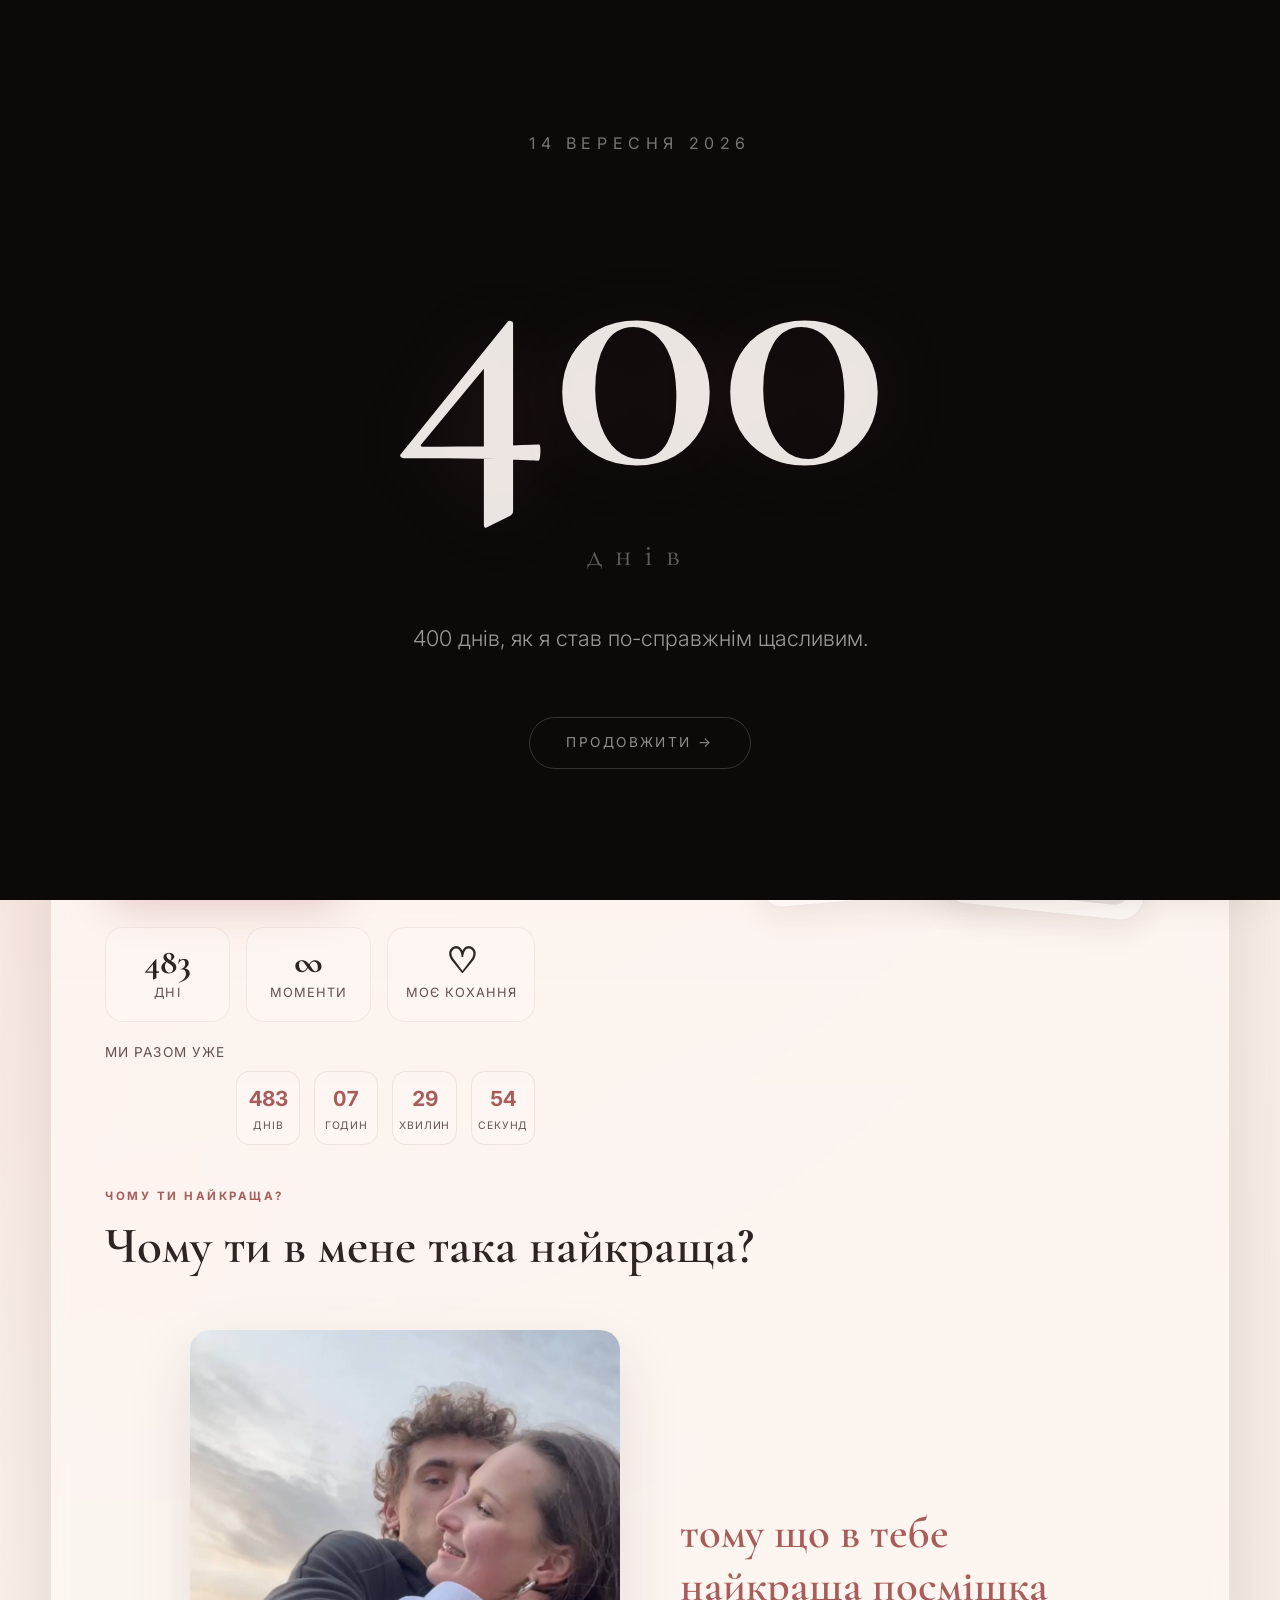
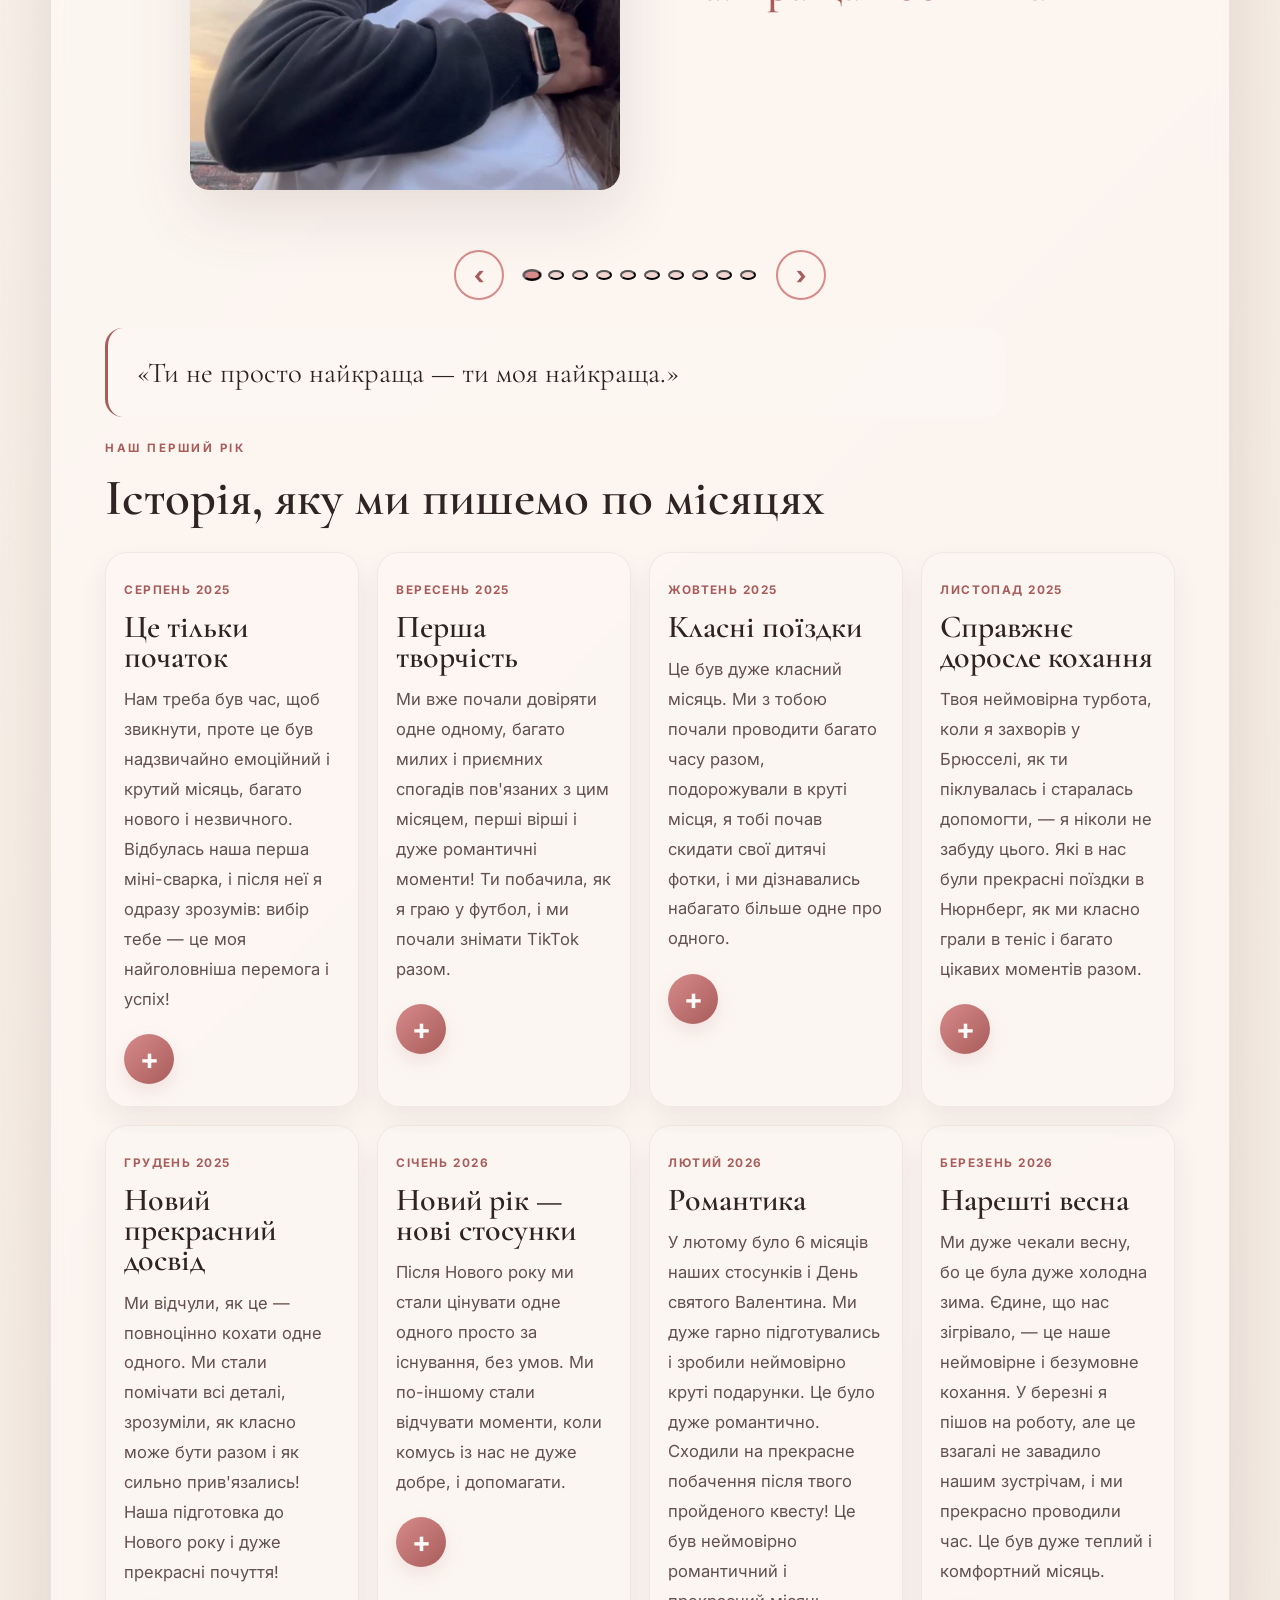
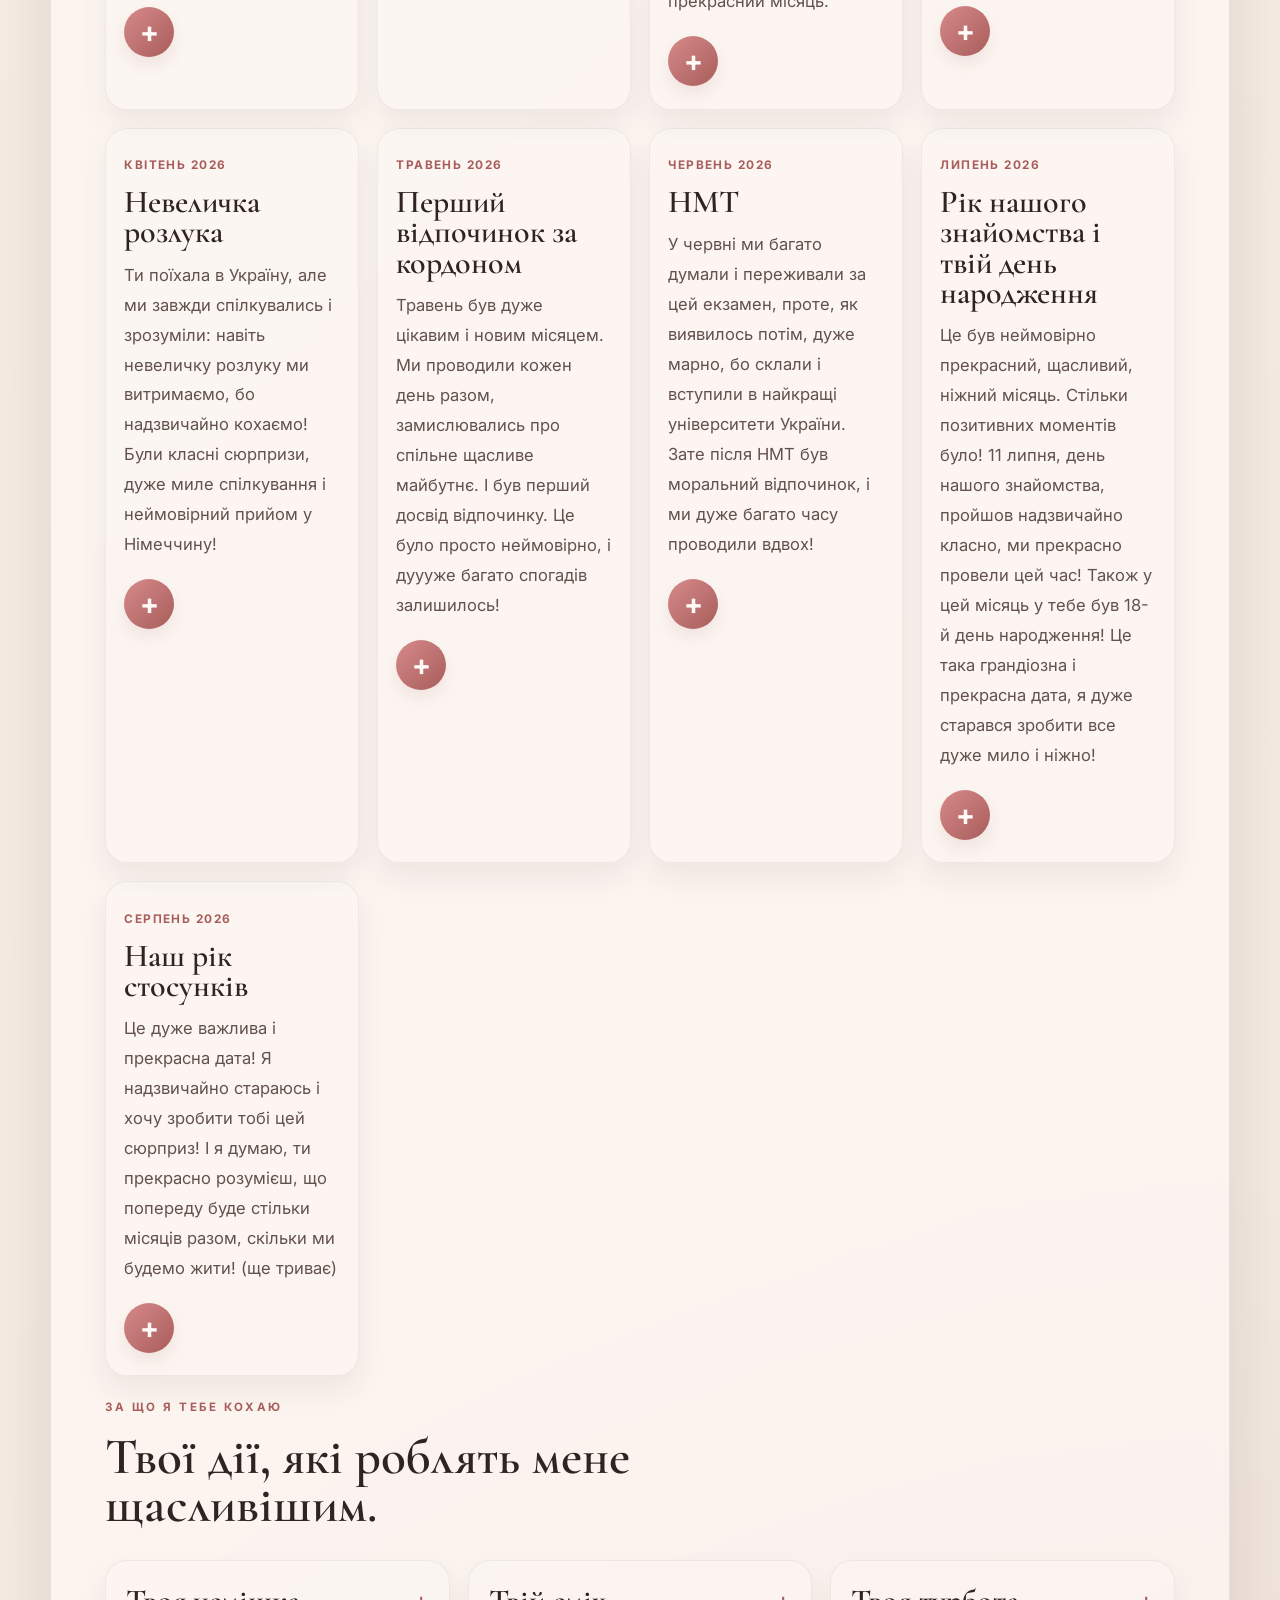
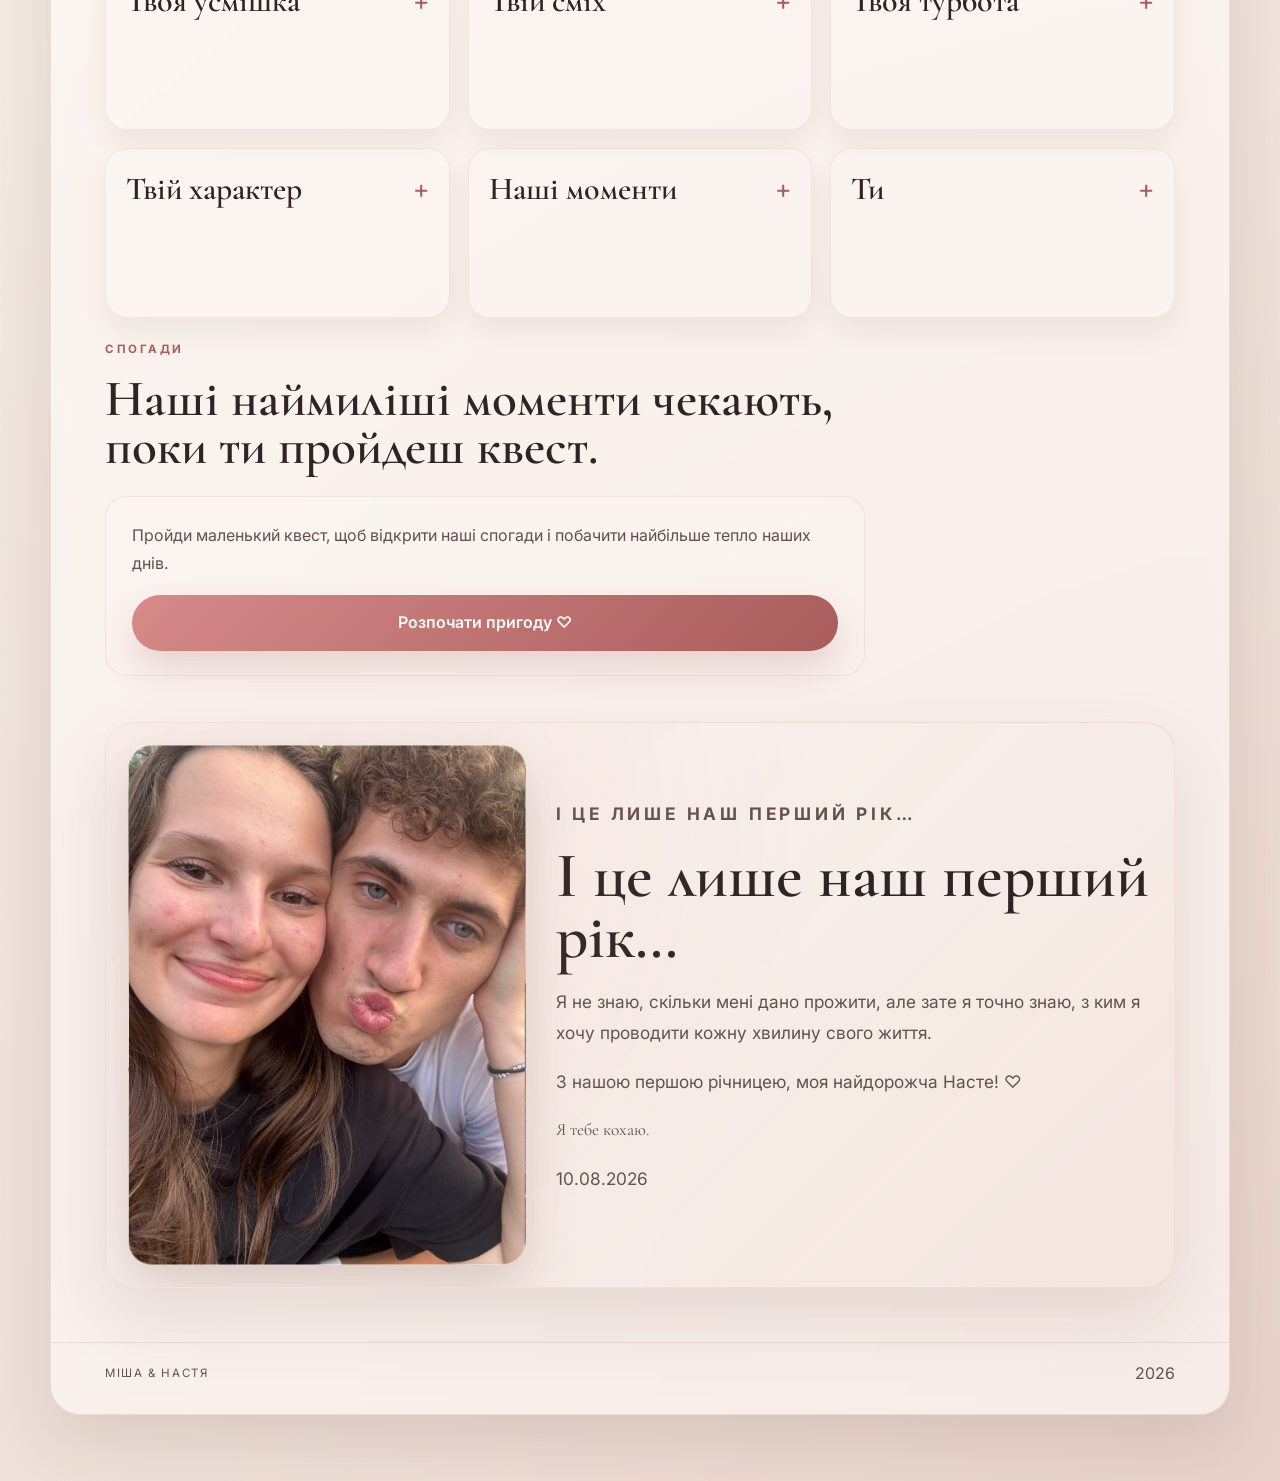
==== commit 2d410939: "Add 400 days anniversary experience" ====
--- a/index.html
+++ b/index.html
@@ -9,8 +9,37 @@
     <link rel="preconnect" href="https://fonts.gstatic.com" crossorigin />
     <link href="https://fonts.googleapis.com/css2?family=Cormorant+Garamond:wght@400;500;600;700&family=Inter:wght@400;500;600;700&display=swap" rel="stylesheet" />
     <link rel="stylesheet" href="style.css" />
+    <link rel="stylesheet" href="anniversary.css" />
   </head>
   <body data-page="home" class="story-game">
+    <div id="anniversaryOverlay" class="anniversary-overlay" style="opacity: 0; visibility: hidden;">
+      <div id="anniversaryScreen1" class="anniversary-screen anniversary-screen-1">
+        <div class="anniversary-date">14 вересня 2026</div>
+        <div class="anniversary-number">400</div>
+        <div class="anniversary-subtitle">днів</div>
+        <div class="anniversary-intro">400 днів, як я став по-справжнім щасливим.</div>
+        <button class="anniversary-continue" id="anniversaryContinue" type="button">продовжити →</button>
+      </div>
+      <div id="anniversaryScreen2" class="anniversary-screen anniversary-screen-2">
+        <div class="anniversary-frame">
+          <div class="anniversary-photo-left" id="anniversaryPhotoLeft"></div>
+          <div class="anniversary-letter">
+            <p>Кохана, дякую тобі за ці прекрасні 400 днів разом.</p>
+            <p>Я найщасливіший, бо в мене є така неймовірна кохана, така прекрасна.</p>
+            <p>Я знаю, що зараз в тебе не найкращий настрій і самопочуття, тому хочу трошечки покращити його тобі.</p>
+          </div>
+          <div class="anniversary-photo-right" id="anniversaryPhotoRight"></div>
+        </div>
+        <div class="anniversary-counter" id="anniversaryCounter"></div>
+      </div>
+      <div id="anniversaryScreen3" class="anniversary-screen anniversary-screen-3">
+        <div class="anniversary-final">
+          <div class="anniversary-final-title">Кохана...</div>
+          <div class="anniversary-final-text">вийди, будь ласочка, на 5 хвилин))</div>
+        </div>
+      </div>
+    </div>
+
     <div class="page-shell">
       <header class="topbar">
         <div class="brand">Міша <span>&</span> Настя</div>
@@ -388,5 +417,6 @@
     <script src="app.js"></script>
     <script src="script.js"></script>
     <script src="music.js"></script>
+    <script src="anniversary.js"></script>
   </body>
 </html>
--- a/anniversary.css
+++ b/anniversary.css
@@ -0,0 +1,343 @@
+.anniversary-overlay {
+  position: fixed;
+  inset: 0;
+  z-index: 10000;
+  background: #0c0908;
+  display: flex;
+  align-items: center;
+  justify-content: center;
+  flex-direction: column;
+  opacity: 0;
+  pointer-events: none;
+  transition: opacity 0.8s ease;
+  overflow: hidden;
+}
+
+.anniversary-overlay.active {
+  opacity: 1;
+  pointer-events: all;
+}
+
+.anniversary-screen {
+  position: absolute;
+  inset: 0;
+  display: flex;
+  align-items: center;
+  justify-content: center;
+  flex-direction: column;
+  opacity: 0;
+  visibility: hidden;
+  padding: 24px;
+  text-align: center;
+  transition: opacity 0.7s ease, visibility 0s 0.7s;
+}
+
+.anniversary-screen.active {
+  opacity: 1;
+  visibility: visible;
+  transition: opacity 0.7s ease;
+}
+
+@keyframes anniversaryBlurSharp {
+  from {
+    filter: blur(20px);
+    opacity: 0;
+    transform: scale(0.96);
+  }
+  to {
+    filter: blur(0);
+    opacity: 1;
+    transform: scale(1);
+  }
+}
+
+@keyframes anniversaryFloatUp {
+  from {
+    opacity: 0;
+    transform: translateY(40px);
+    filter: blur(12px);
+  }
+  to {
+    opacity: 1;
+    transform: translateY(0);
+    filter: blur(0);
+  }
+}
+
+@keyframes screen2Glow {
+  from {
+    opacity: 0.6;
+    transform: scale(1) translate(0, 0);
+  }
+  to {
+    opacity: 1;
+    transform: scale(1.05) translate(-2%, 1%);
+  }
+}
+
+/* === SCREEN 1: 400 DAYS === */
+
+.anniversary-screen-1 {
+  background: #0c0908;
+}
+
+.anniversary-date {
+  font-family: "Inter", sans-serif;
+  font-size: clamp(0.85rem, 2vw, 1rem);
+  letter-spacing: 0.35em;
+  text-transform: uppercase;
+  color: rgba(255, 249, 246, 0.45);
+  animation: anniversaryFloatUp 1.2s ease 0.5s both;
+}
+
+.anniversary-number {
+  font-family: "Cormorant Garamond", serif;
+  font-size: clamp(8rem, 28vw, 22rem);
+  font-weight: 600;
+  line-height: 1;
+  color: rgba(255, 249, 246, 0.92);
+  margin-top: 16px;
+  animation: anniversaryBlurSharp 2.2s ease 1.2s both;
+  text-shadow: 0 0 80px rgba(214, 138, 138, 0.12);
+}
+
+.anniversary-subtitle {
+  font-family: "Cormorant Garamond", serif;
+  font-size: clamp(1.2rem, 3.5vw, 2rem);
+  letter-spacing: 0.4em;
+  color: rgba(255, 249, 246, 0.35);
+  margin-top: 4px;
+  animation: anniversaryFloatUp 1s ease 2.8s both;
+}
+
+.anniversary-intro {
+  font-family: "Inter", sans-serif;
+  font-size: clamp(1rem, 2.5vw, 1.35rem);
+  font-weight: 300;
+  color: rgba(255, 249, 246, 0.6);
+  max-width: 520px;
+  line-height: 1.7;
+  margin-top: 40px;
+  animation: anniversaryFloatUp 1.2s ease 3.5s both;
+}
+
+.anniversary-continue {
+  margin-top: 60px;
+  background: none;
+  border: 1px solid rgba(255, 249, 246, 0.18);
+  color: rgba(255, 249, 246, 0.55);
+  font-family: "Inter", sans-serif;
+  font-size: 0.85rem;
+  letter-spacing: 0.18em;
+  text-transform: uppercase;
+  padding: 14px 36px;
+  border-radius: 999px;
+  cursor: pointer;
+  transition: background 0.3s ease, color 0.3s ease, border-color 0.3s ease;
+  animation: anniversaryFloatUp 1s ease 4.5s both;
+}
+
+.anniversary-continue:hover {
+  background: rgba(255, 249, 246, 0.08);
+  color: rgba(255, 249, 246, 0.85);
+  border-color: rgba(255, 249, 246, 0.35);
+}
+
+/* === SCREEN 2: MEMORIES === */
+
+.anniversary-screen-2 {
+  position: relative;
+  background: radial-gradient(ellipse at center, rgba(60, 40, 20, 0.15) 0%, #0c0908 70%);
+  z-index: 1;
+}
+
+.anniversary-screen-2::before {
+  content: "";
+  position: absolute;
+  inset: 0;
+  background: radial-gradient(ellipse at 40% 50%, rgba(214, 138, 138, 0.06) 0%, transparent 60%),
+              radial-gradient(ellipse at 60% 45%, rgba(180, 140, 100, 0.04) 0%, transparent 55%);
+  animation: screen2Glow 8s ease-in-out infinite alternate;
+  pointer-events: none;
+  z-index: 0;
+}
+
+.anniversary-frame {
+  position: relative;
+  z-index: 1;
+  display: flex;
+  align-items: center;
+  justify-content: center;
+  flex-direction: row;
+  width: 100%;
+  max-width: 1200px;
+  gap: 32px;
+  padding: 24px;
+  box-sizing: border-box;
+}
+
+.anniversary-photo-left,
+.anniversary-photo-right {
+  flex: 0 0 32%;
+  max-width: 340px;
+  min-width: 160px;
+  aspect-ratio: 4 / 3;
+  border-radius: 6px;
+  overflow: hidden;
+  background: rgba(255, 255, 255, 0.03);
+}
+
+.anniversary-photo-left img,
+.anniversary-photo-right img {
+  width: 100%;
+  height: 100%;
+  object-fit: contain;
+  display: block;
+  border-radius: 4px;
+  box-shadow: 0 20px 60px rgba(0, 0, 0, 0.35);
+  border: 1px solid rgba(255, 249, 246, 0.08);
+}
+
+.anniversary-letter {
+  flex: 0 0 36%;
+  max-width: 440px;
+  min-width: 260px;
+  text-align: center;
+  color: rgba(255, 249, 246, 0.88);
+  font-family: "Cormorant Garamond", serif;
+  font-size: clamp(1rem, 2.2vw, 1.4rem);
+  font-weight: 400;
+  line-height: 1.65;
+  text-shadow: 0 2px 24px rgba(0, 0, 0, 0.5);
+}
+
+.anniversary-letter p {
+  margin: 0 0 1em 0;
+}
+
+.anniversary-letter p:last-child {
+  margin-bottom: 0;
+}
+
+.anniversary-counter {
+  margin-top: 24px;
+  font-family: "Inter", sans-serif;
+  font-size: 0.75rem;
+  letter-spacing: 0.25em;
+  color: rgba(255, 249, 246, 0.25);
+}
+
+/* === SCREEN 3: FINAL === */
+
+.anniversary-screen-3 {
+  background: #0c0908;
+}
+
+.anniversary-final-title {
+  font-family: "Cormorant Garamond", serif;
+  font-size: clamp(2rem, 6vw, 4rem);
+  font-weight: 500;
+  color: rgba(255, 249, 246, 0.8);
+  animation: anniversaryBlurSharp 1.5s ease 0.8s both;
+}
+
+.anniversary-final-text {
+  font-family: "Inter", sans-serif;
+  font-size: clamp(1rem, 2.8vw, 1.4rem);
+  font-weight: 300;
+  color: rgba(255, 249, 246, 0.5);
+  margin-top: 20px;
+  animation: anniversaryBlurSharp 1.5s ease 1.8s both;
+  max-width: 500px;
+  line-height: 1.6;
+}
+
+/* === GRAIN OVERLAY === */
+
+.anniversary-overlay::before {
+  content: "";
+  position: absolute;
+  inset: 0;
+  pointer-events: none;
+  opacity: 0.03;
+  background-image:
+    linear-gradient(rgba(255,255,255,0.1) 1px, transparent 1px),
+    linear-gradient(90deg, rgba(255,255,255,0.1) 1px, transparent 1px);
+  background-size: 3px 3px;
+  z-index: 1;
+}
+
+/* === REDUCED MOTION === */
+
+@media (prefers-reduced-motion: reduce) {
+  .anniversary-overlay,
+  .anniversary-screen,
+  .anniversary-date,
+  .anniversary-number,
+  .anniversary-subtitle,
+  .anniversary-intro,
+  .anniversary-continue,
+  .anniversary-memories-title,
+  .anniversary-photo-frame,
+  .anniversary-photo-left,
+  .anniversary-photo-right,
+  .anniversary-letter,
+  .anniversary-counter,
+  .anniversary-final-title,
+  .anniversary-final-text,
+  .anniversary-screen-2::before {
+    animation: none !important;
+    transition: none !important;
+    filter: none !important;
+    transform: none !important;
+  }
+
+  .anniversary-screen:not(.active) {
+    opacity: 0;
+    visibility: hidden;
+  }
+
+  .anniversary-screen.active {
+    opacity: 1;
+    visibility: visible;
+  }
+}
+
+/* === MOBILE === */
+
+@media (max-width: 640px) {
+  .anniversary-date {
+    letter-spacing: 0.2em;
+  }
+
+  .anniversary-frame {
+    flex-direction: column;
+    gap: 20px;
+    max-width: min(420px, 90vw);
+    padding: 16px;
+  }
+
+  .anniversary-photo-left,
+  .anniversary-photo-right {
+    flex: 0 0 auto;
+    width: 100%;
+    max-width: 300px;
+    min-width: unset;
+    aspect-ratio: 4 / 3;
+  }
+
+  .anniversary-letter {
+    flex: 0 0 auto;
+    max-width: 100%;
+    min-width: unset;
+    padding: 0 8px;
+  }
+
+  .anniversary-photo-frame {
+    width: min(280px, 88vw);
+  }
+
+  .anniversary-number {
+    text-shadow: 0 0 40px rgba(214, 138, 138, 0.08);
+  }
+}
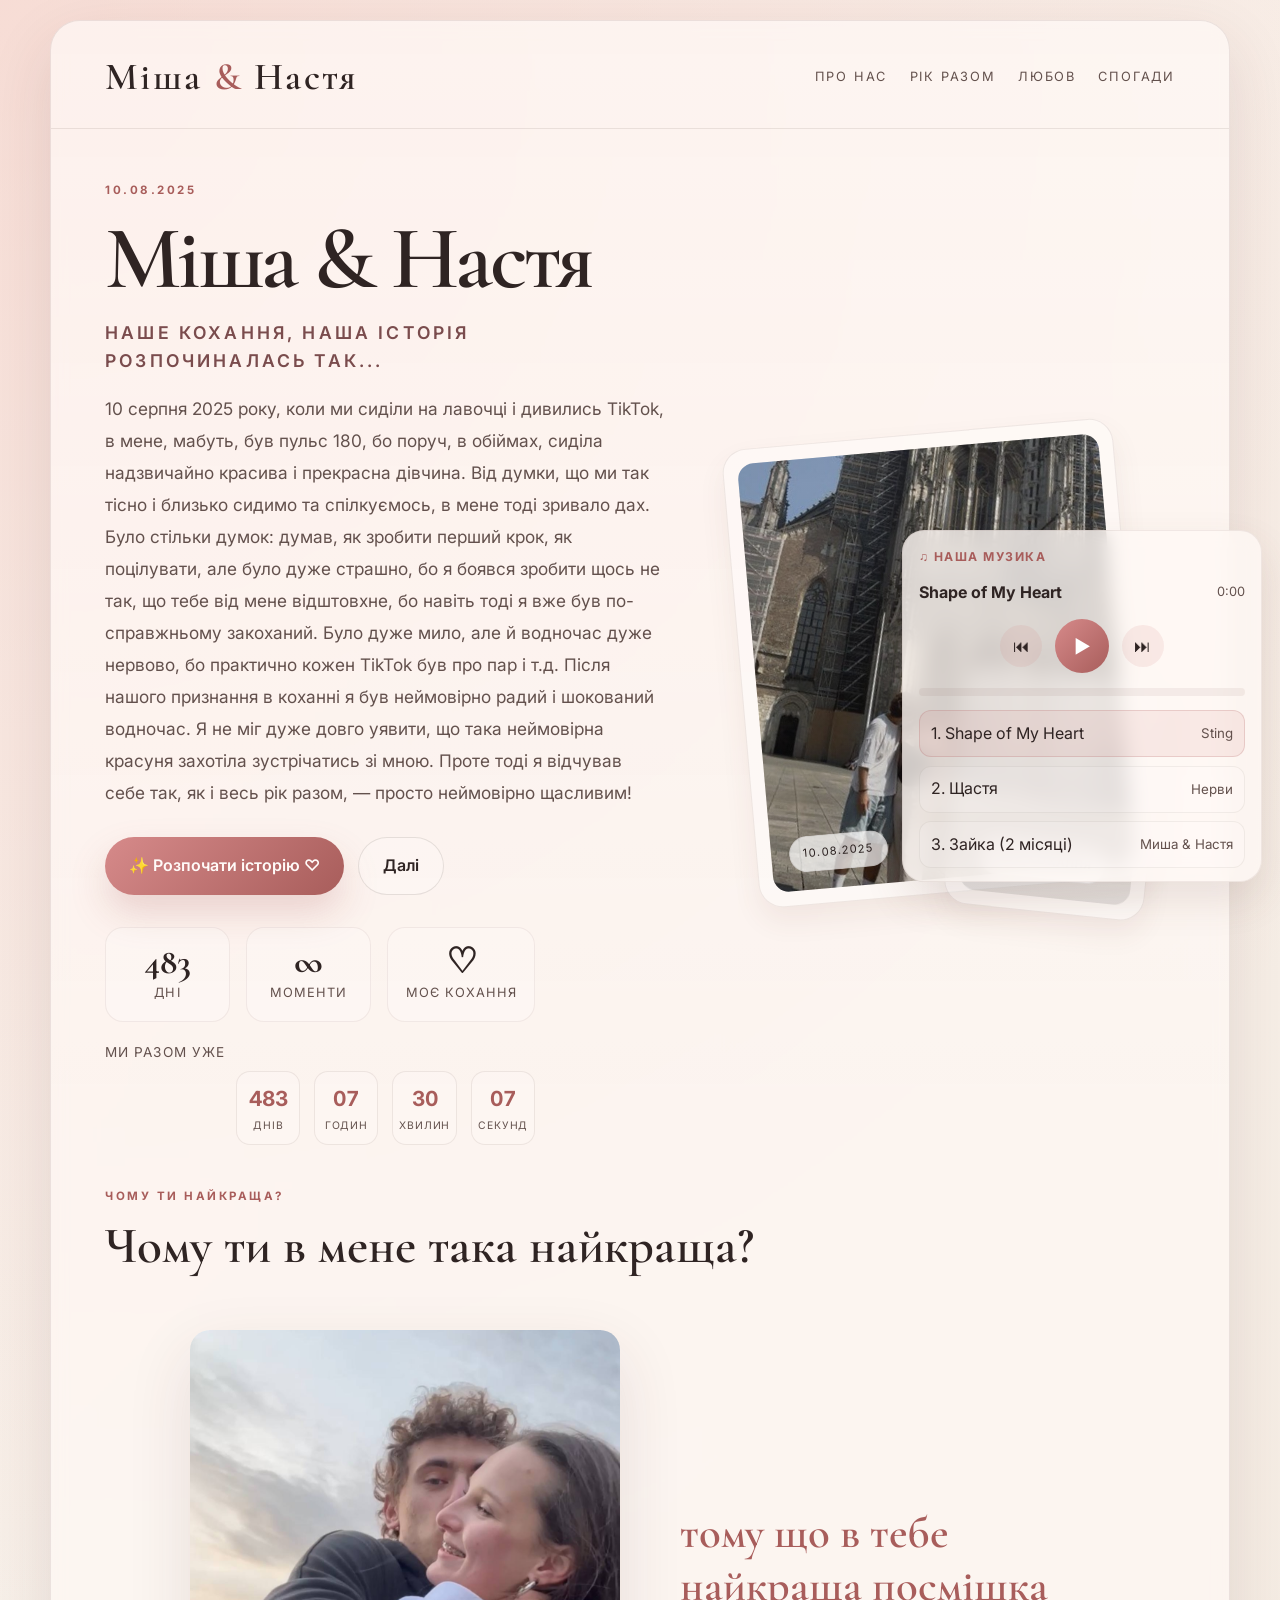
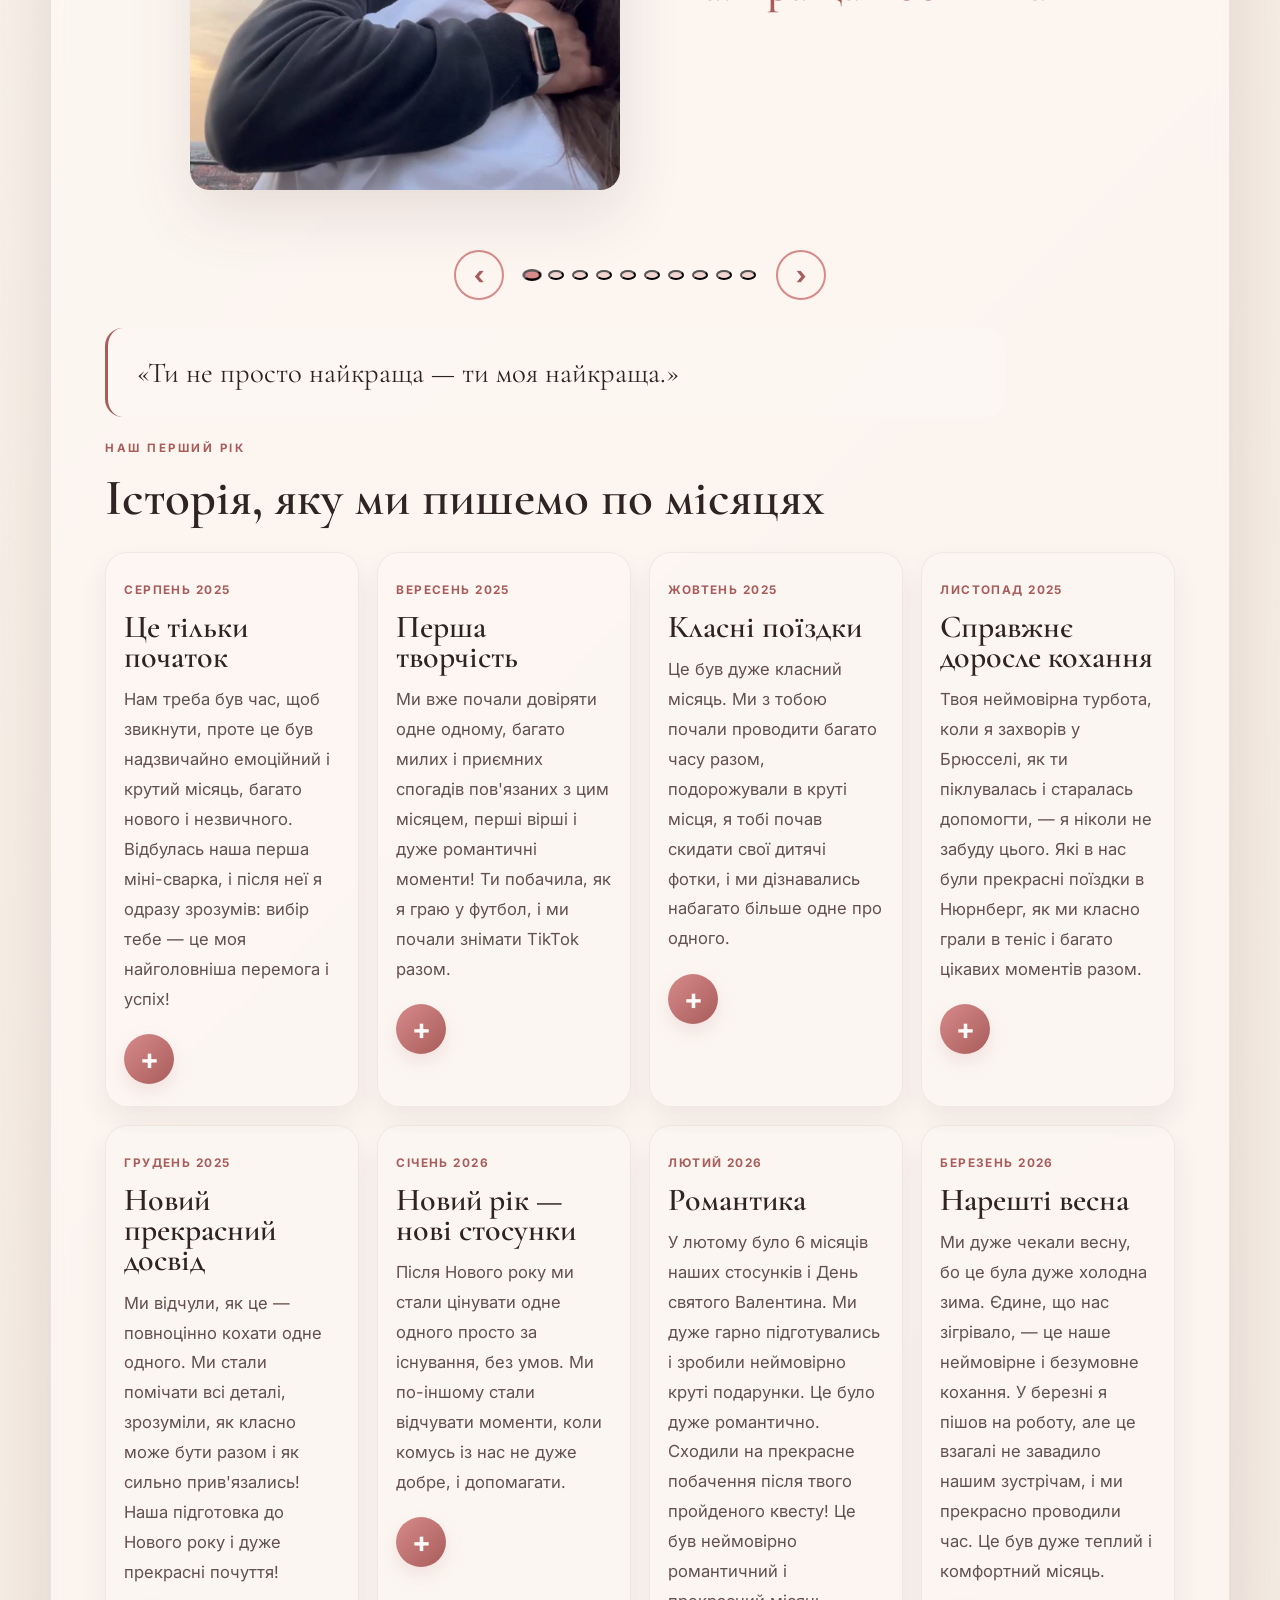
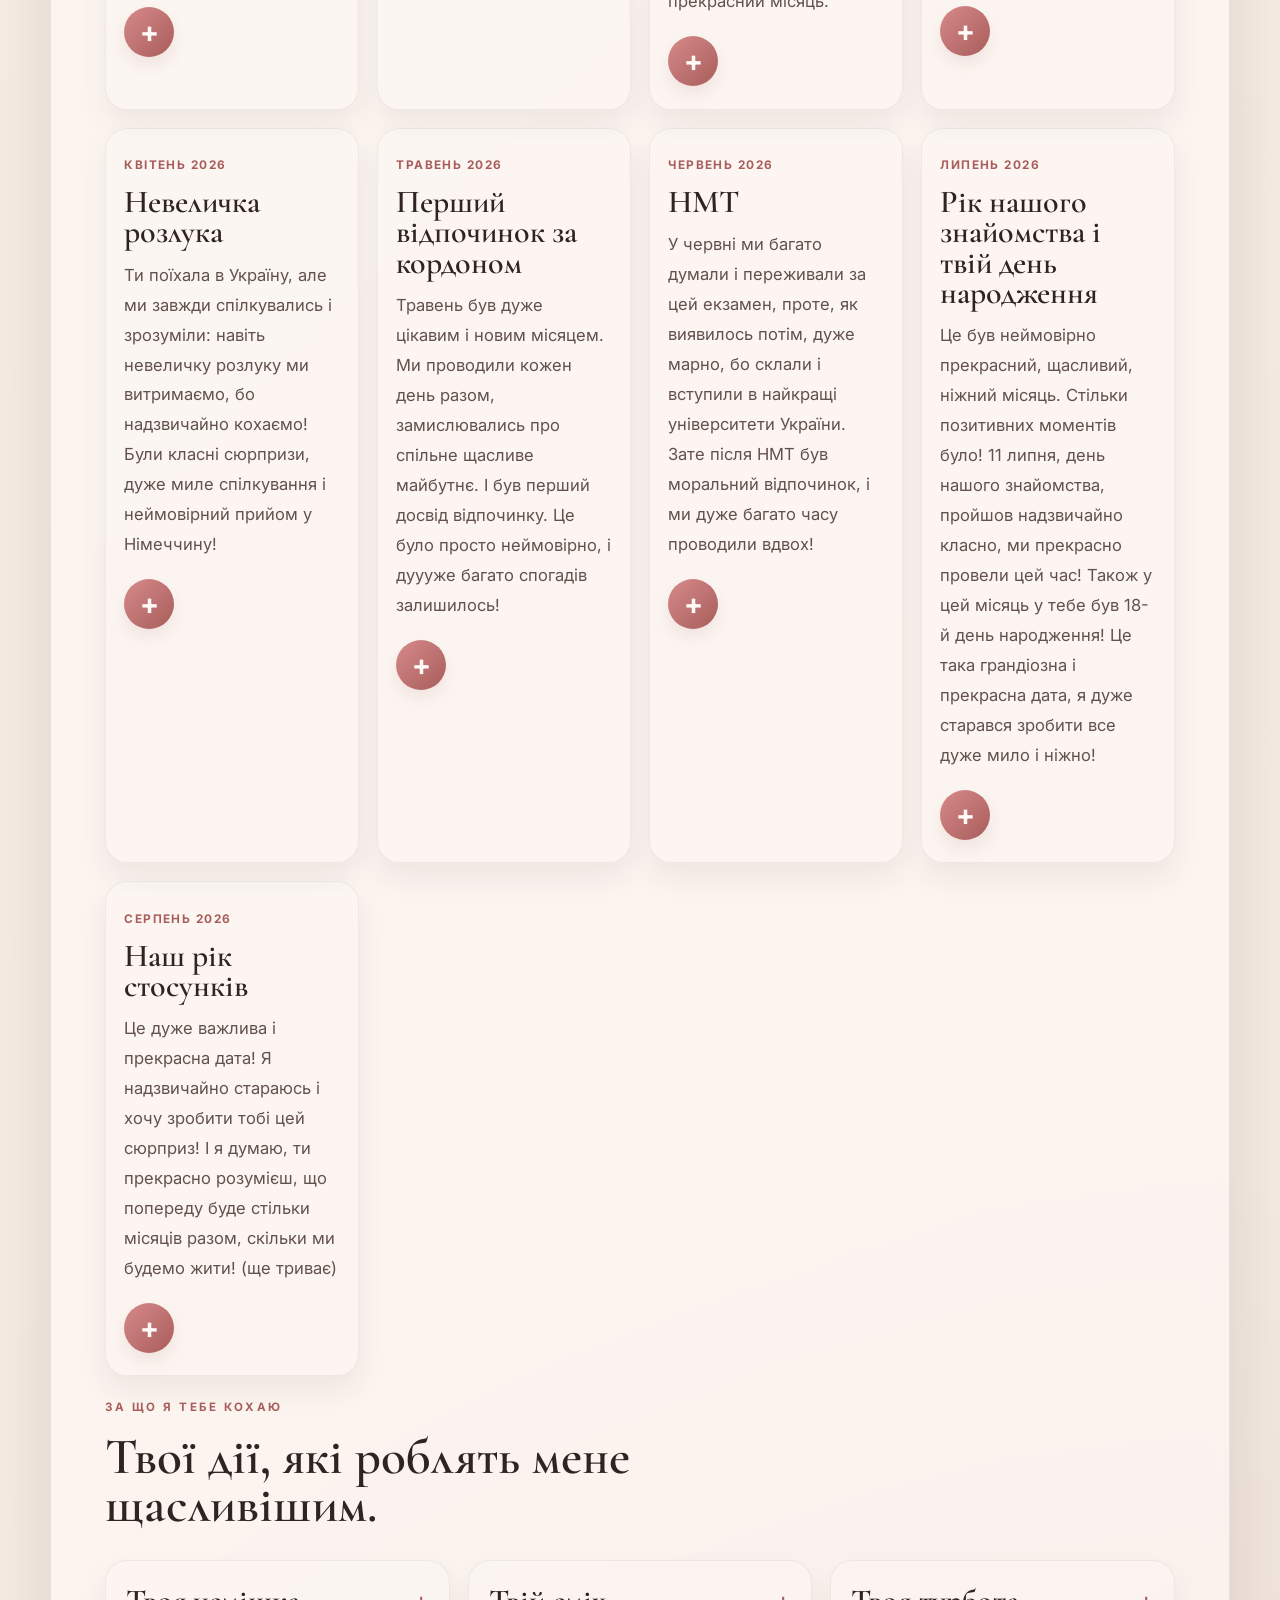
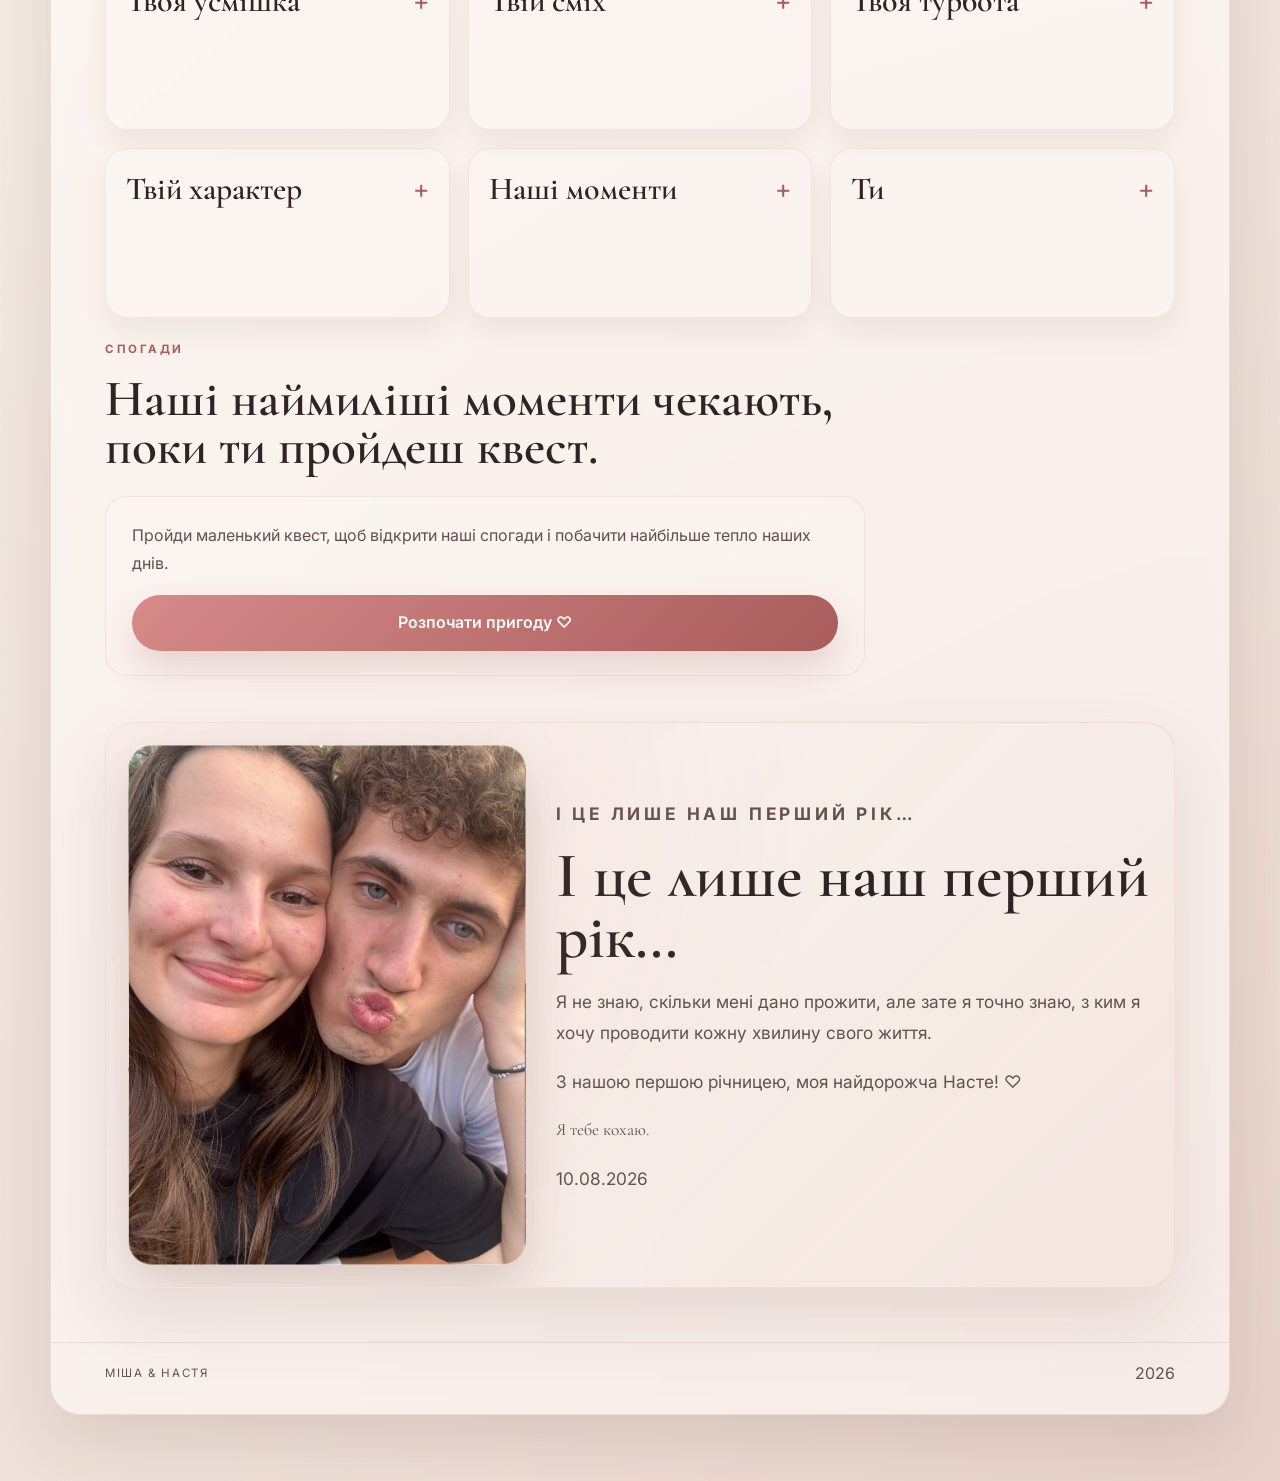
==== commit e918089e: "Remove anniversary welcome screen" ====
--- a/index.html
+++ b/index.html
@@ -9,37 +9,8 @@
     <link rel="preconnect" href="https://fonts.gstatic.com" crossorigin />
     <link href="https://fonts.googleapis.com/css2?family=Cormorant+Garamond:wght@400;500;600;700&family=Inter:wght@400;500;600;700&display=swap" rel="stylesheet" />
     <link rel="stylesheet" href="style.css" />
-    <link rel="stylesheet" href="anniversary.css" />
   </head>
   <body data-page="home" class="story-game">
-    <div id="anniversaryOverlay" class="anniversary-overlay" style="opacity: 0; visibility: hidden;">
-      <div id="anniversaryScreen1" class="anniversary-screen anniversary-screen-1">
-        <div class="anniversary-date">14 вересня 2026</div>
-        <div class="anniversary-number">400</div>
-        <div class="anniversary-subtitle">днів</div>
-        <div class="anniversary-intro">400 днів, як я став по-справжнім щасливим.</div>
-        <button class="anniversary-continue" id="anniversaryContinue" type="button">продовжити →</button>
-      </div>
-      <div id="anniversaryScreen2" class="anniversary-screen anniversary-screen-2">
-        <div class="anniversary-frame">
-          <div class="anniversary-photo-left" id="anniversaryPhotoLeft"></div>
-          <div class="anniversary-letter">
-            <p>Кохана, дякую тобі за ці прекрасні 400 днів разом.</p>
-            <p>Я найщасливіший, бо в мене є така неймовірна кохана, така прекрасна.</p>
-            <p>Я знаю, що зараз в тебе не найкращий настрій і самопочуття, тому хочу трошечки покращити його тобі.</p>
-          </div>
-          <div class="anniversary-photo-right" id="anniversaryPhotoRight"></div>
-        </div>
-        <div class="anniversary-counter" id="anniversaryCounter"></div>
-      </div>
-      <div id="anniversaryScreen3" class="anniversary-screen anniversary-screen-3">
-        <div class="anniversary-final">
-          <div class="anniversary-final-title">Кохана...</div>
-          <div class="anniversary-final-text">вийди, будь ласочка, на 5 хвилин))</div>
-        </div>
-      </div>
-    </div>
-
     <div class="page-shell">
       <header class="topbar">
         <div class="brand">Міша <span>&</span> Настя</div>
@@ -417,6 +388,5 @@
     <script src="app.js"></script>
     <script src="script.js"></script>
     <script src="music.js"></script>
-    <script src="anniversary.js"></script>
   </body>
 </html>
